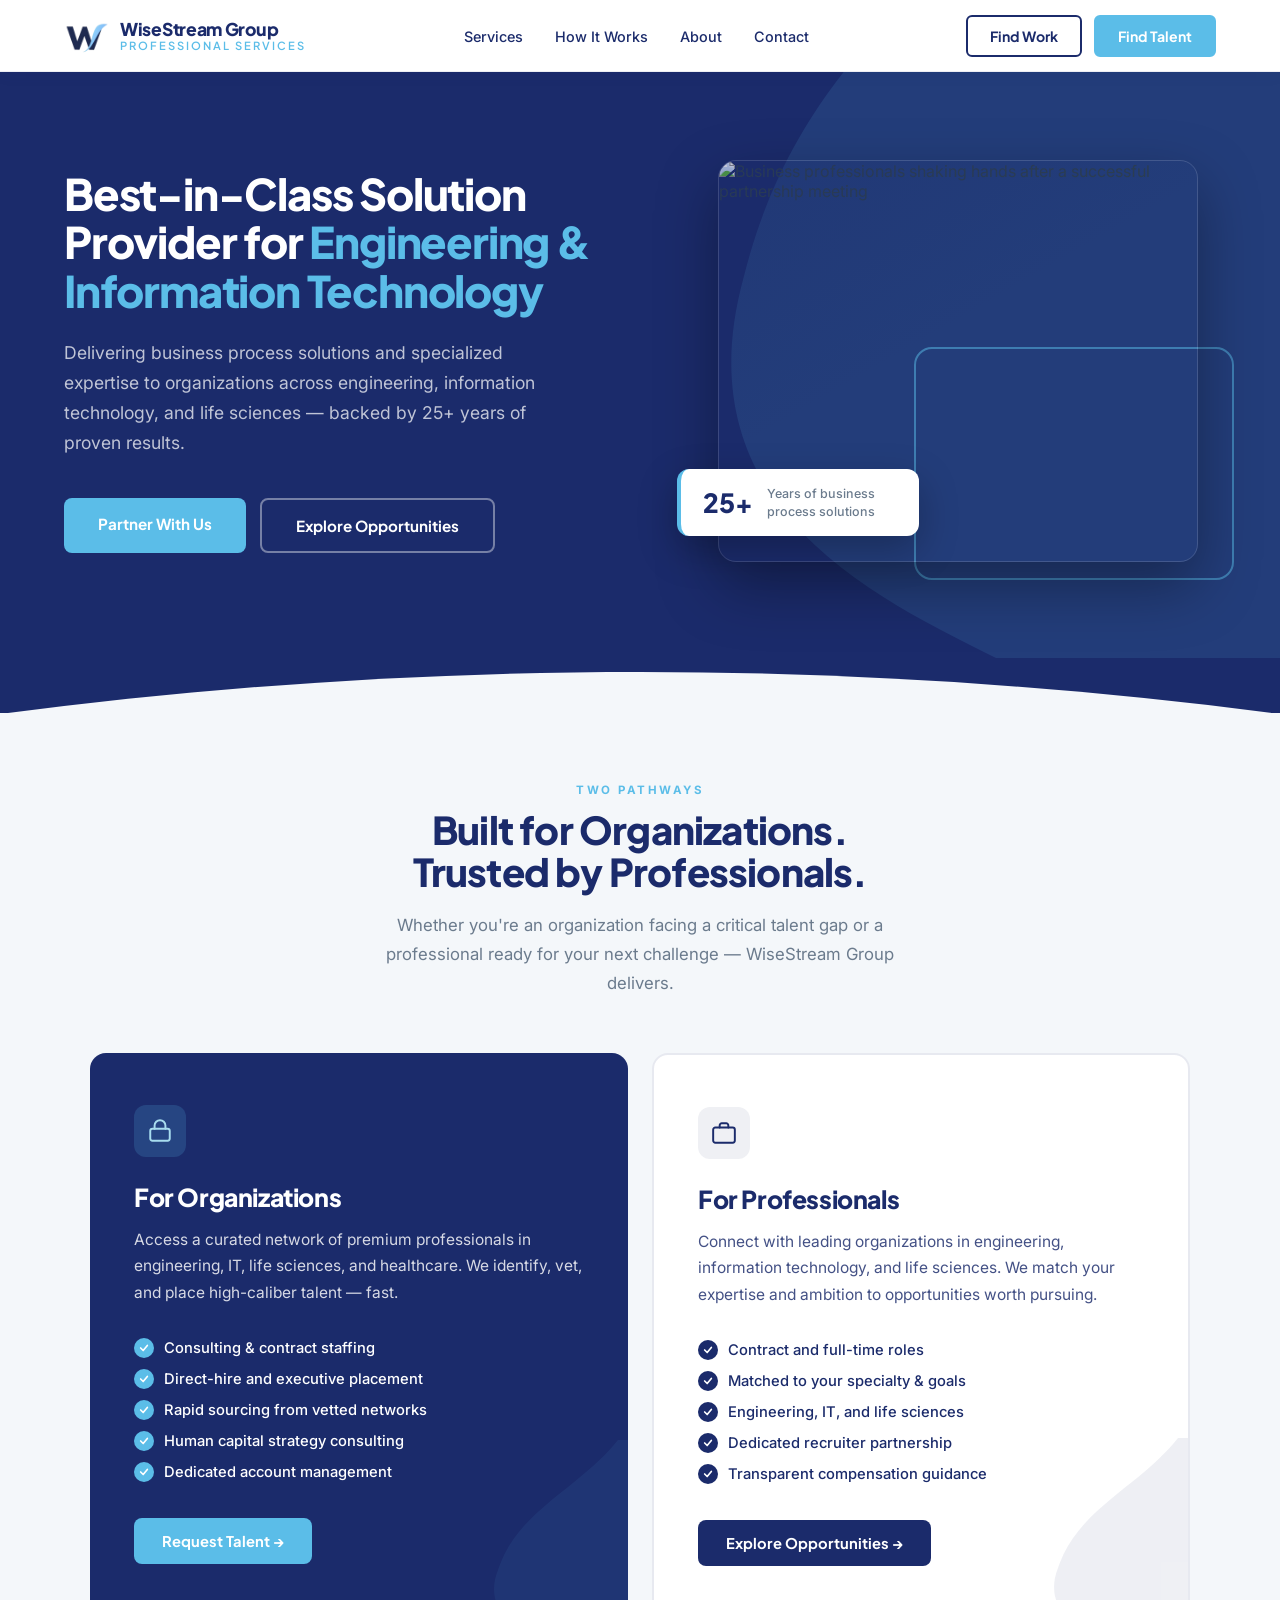
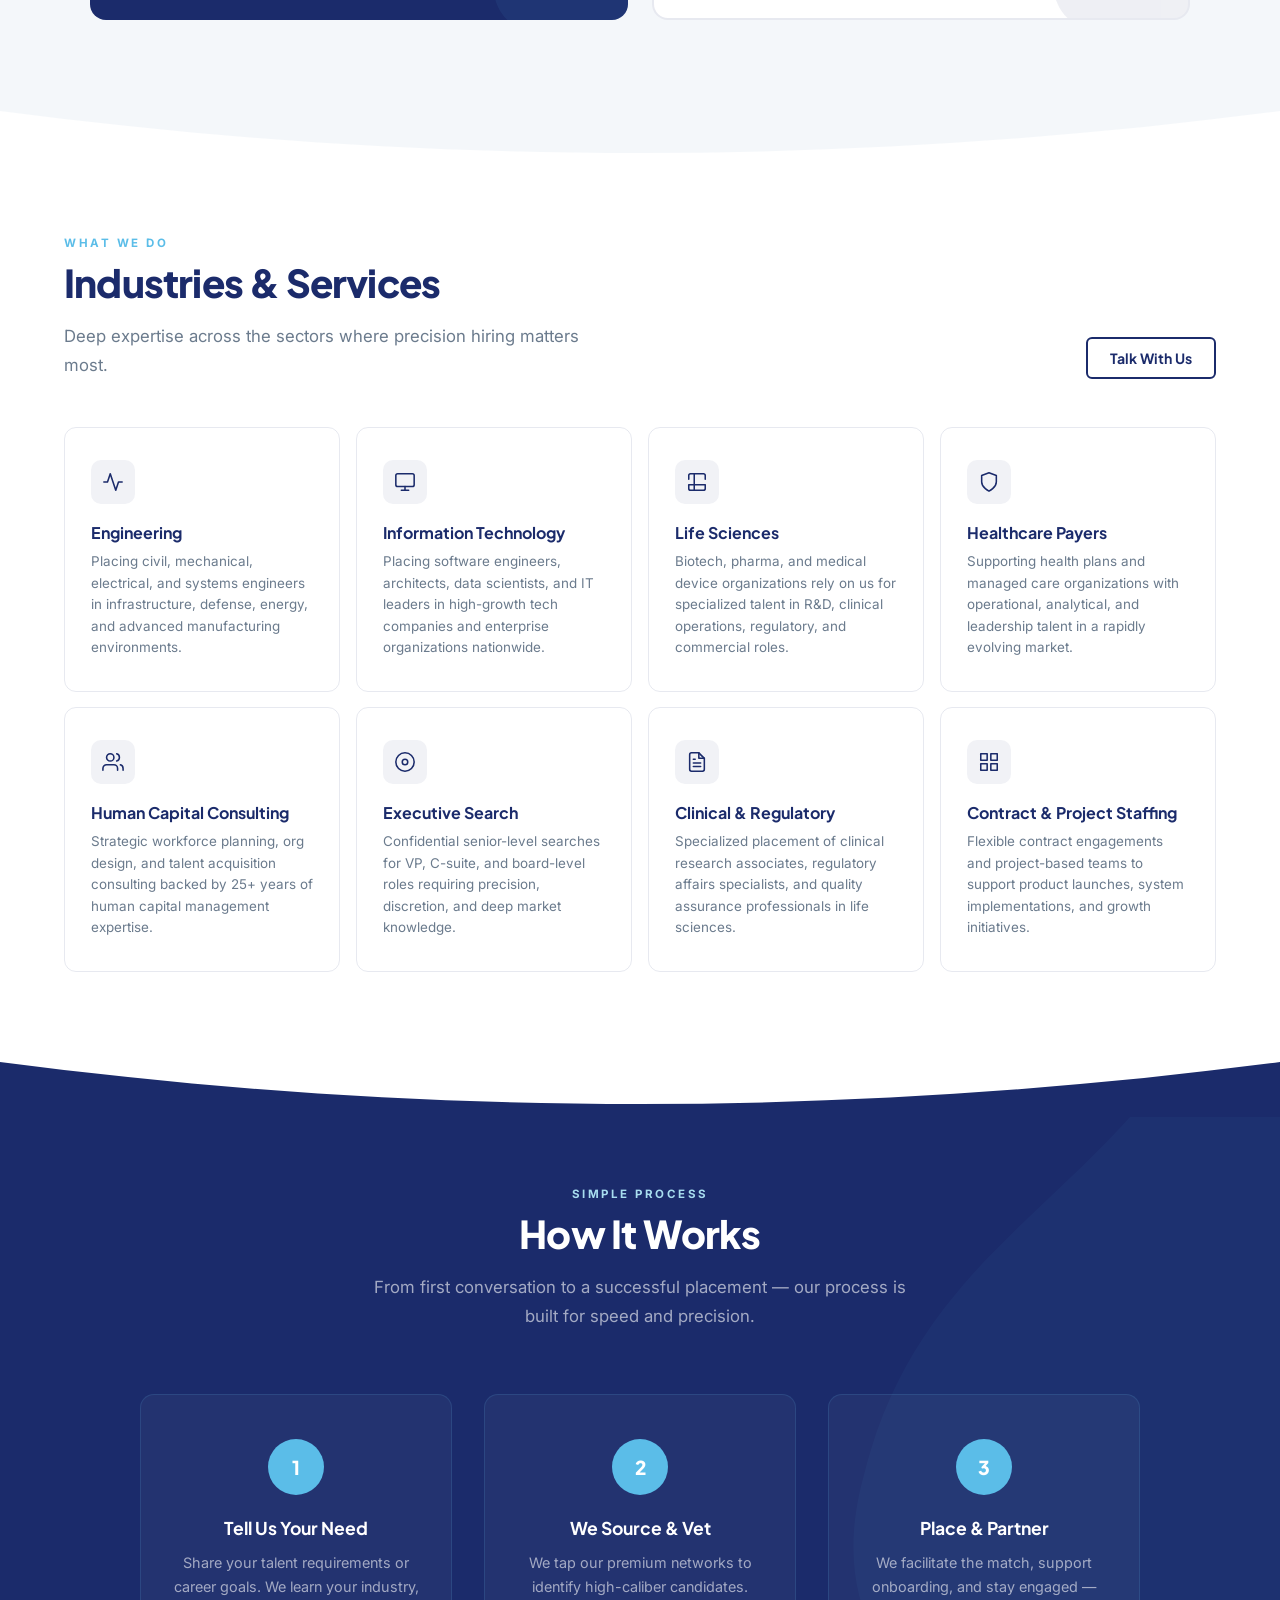
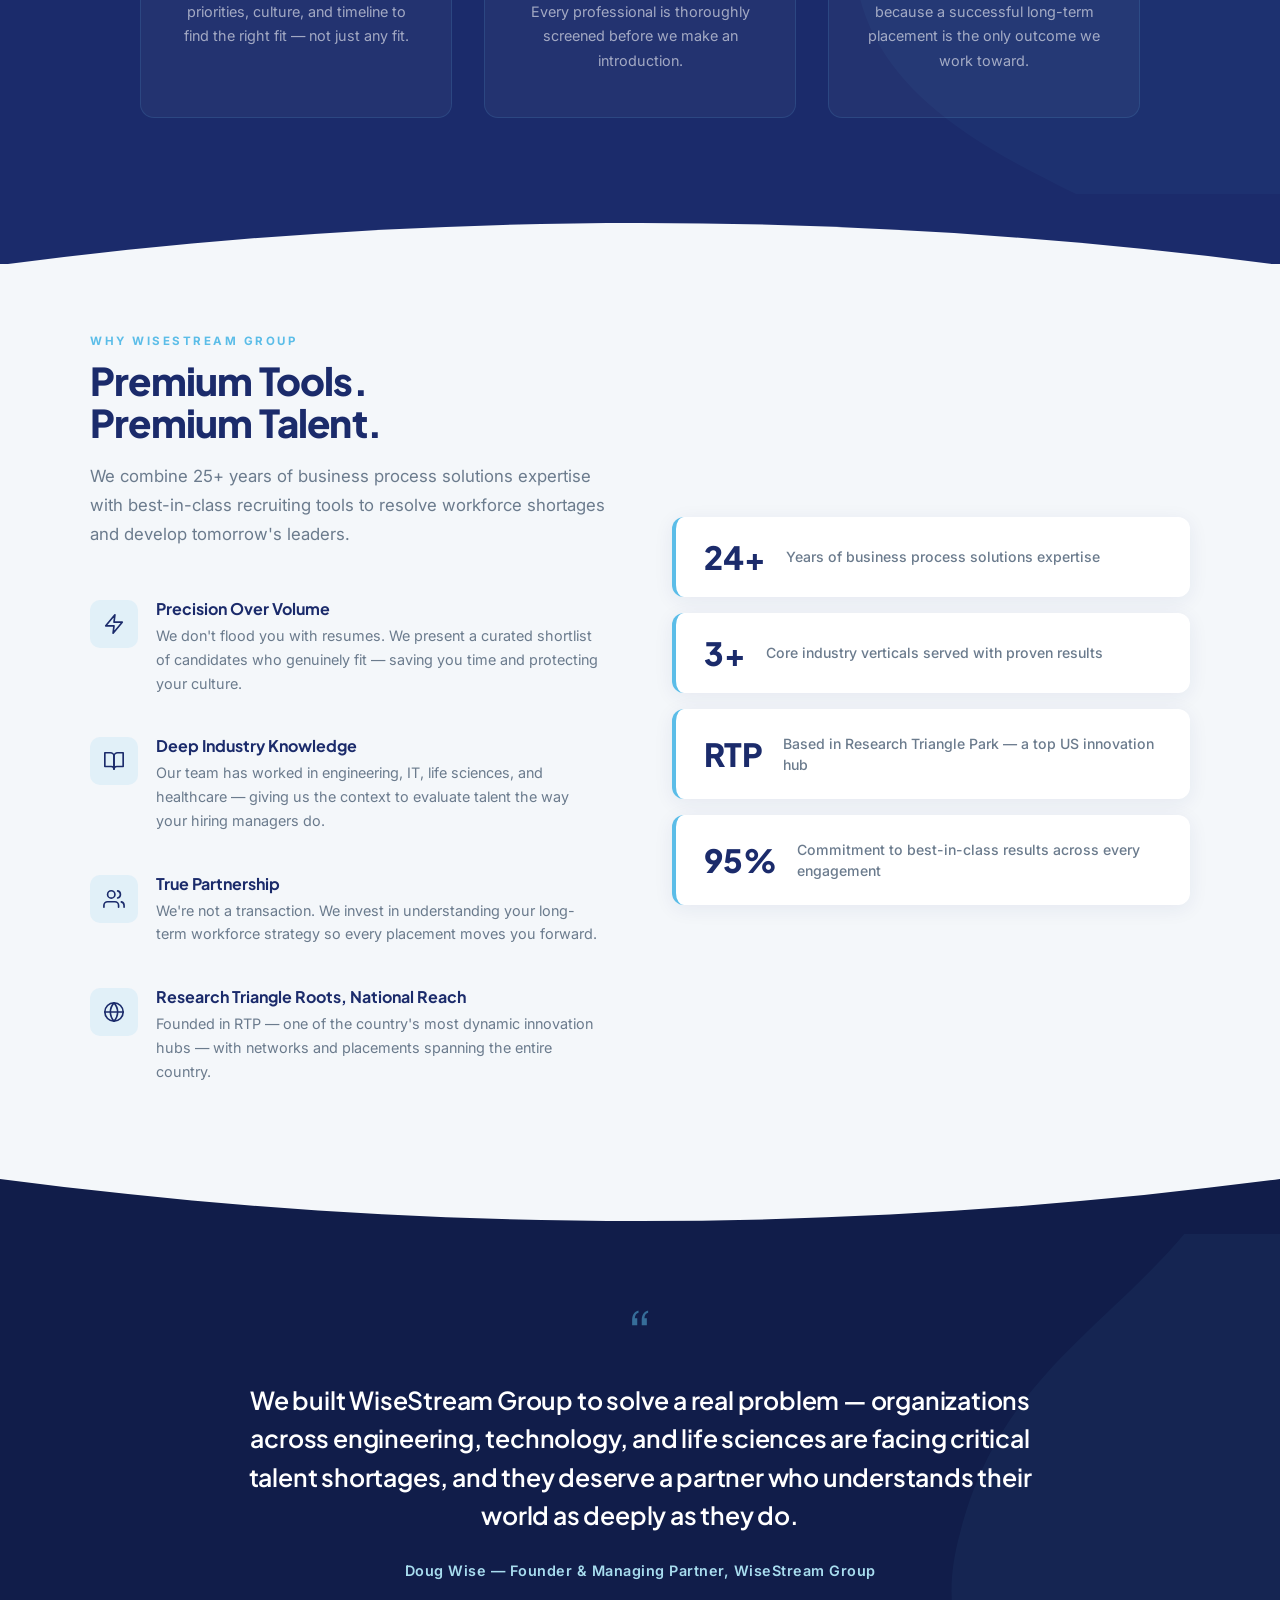
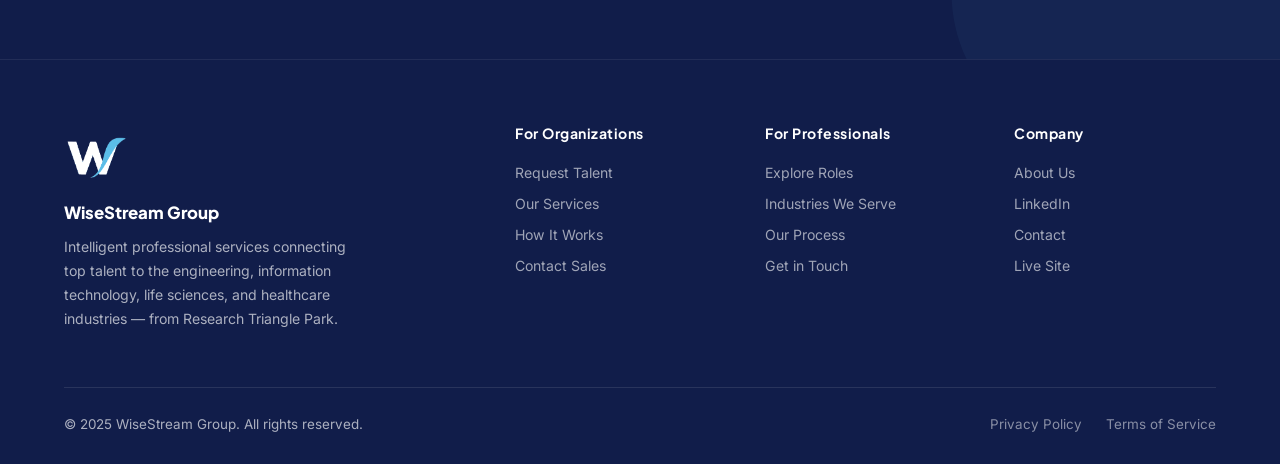
==== index.html @ a09acda1 "Add files via upload" ====
<!DOCTYPE html>
<html lang="en">
<head>
  <meta charset="UTF-8" />
  <meta name="viewport" content="width=device-width, initial-scale=1.0" />
  <title>WiseStream Group — Intelligent Professional Services</title>
  <link rel="icon" type="image/png" href="logo.png" />
  <link rel="preconnect" href="https://fonts.googleapis.com" />
  <link rel="preconnect" href="https://fonts.gstatic.com" crossorigin />
  <link href="https://fonts.googleapis.com/css2?family=Plus+Jakarta+Sans:wght@400;500;600;700;800&family=Inter:wght@400;500;600&display=swap" rel="stylesheet" />
  <style>
    *, *::before, *::after { box-sizing: border-box; margin: 0; padding: 0; }

    :root {
      --navy:   #1B2B6B;
      --navy-d: #111d4a;
      --sky:    #5BBDE8;
      --sky-l:  #A8DDEF;
      --white:  #FFFFFF;
      --gray:   #F4F7FA;
      --text:   #2C3E50;
      --muted:  #6B7B8D;
    }

    html { scroll-behavior: smooth; }

    body {
      font-family: 'Inter', sans-serif;
      color: var(--text);
      background: var(--white);
      overflow-x: hidden;
    }

    h1, h2, h3, h4, h5 {
      font-family: 'Plus Jakarta Sans', sans-serif;
    }

    /* ── NAV ── */
    nav {
      position: sticky;
      top: 0;
      z-index: 100;
      background: var(--white);
      border-bottom: 1px solid rgba(27,43,107,0.08);
      padding: 0 5%;
      display: flex;
      align-items: center;
      justify-content: space-between;
      height: 72px;
      box-shadow: 0 2px 16px rgba(27,43,107,0.06);
    }

    .nav-logo {
      display: flex;
      align-items: center;
      gap: 12px;
      text-decoration: none;
    }

    .nav-logo img {
      height: 44px;
      width: auto;
    }

    .nav-logo-text {
      display: flex;
      flex-direction: column;
      line-height: 1.1;
    }

    .nav-logo-text span:first-child {
      font-family: 'Plus Jakarta Sans', sans-serif;
      font-weight: 800;
      font-size: 1.1rem;
      color: var(--navy);
      letter-spacing: -0.3px;
    }

    .nav-logo-text span:last-child {
      font-family: 'Plus Jakarta Sans', sans-serif;
      font-weight: 600;
      font-size: 0.7rem;
      color: var(--sky);
      letter-spacing: 2px;
      text-transform: uppercase;
    }

    .nav-links {
      display: flex;
      align-items: center;
      gap: 32px;
      list-style: none;
    }

    .nav-links a {
      text-decoration: none;
      color: var(--navy);
      font-size: 0.9rem;
      font-weight: 500;
      transition: color 0.2s;
    }

    .nav-links a:hover { color: var(--sky); }

    .nav-ctas { display: flex; gap: 12px; }

    .btn-outline {
      padding: 10px 22px;
      border: 2px solid var(--navy);
      color: var(--navy);
      background: transparent;
      border-radius: 6px;
      font-family: 'Plus Jakarta Sans', sans-serif;
      font-weight: 700;
      font-size: 0.88rem;
      cursor: pointer;
      text-decoration: none;
      transition: all 0.2s;
    }

    .btn-outline:hover { background: var(--navy); color: var(--white); }

    .btn-primary {
      padding: 10px 22px;
      background: var(--sky);
      color: var(--white);
      border: 2px solid var(--sky);
      border-radius: 6px;
      font-family: 'Plus Jakarta Sans', sans-serif;
      font-weight: 700;
      font-size: 0.88rem;
      cursor: pointer;
      text-decoration: none;
      transition: all 0.2s;
    }

    .btn-primary:hover { background: var(--navy); border-color: var(--navy); }

    /* ── HERO ── */
    .hero {
      position: relative;
      background: var(--navy);
      padding: 88px 5% 96px;
      overflow: hidden;
    }

    .hero-inner {
      position: relative;
      z-index: 2;
      max-width: 1280px;
      margin: 0 auto;
      display: grid;
      grid-template-columns: 1.05fr 0.95fr;
      gap: 64px;
      align-items: center;
    }

    .hero-content { max-width: 640px; }

    @keyframes pulse {
      0%, 100% { opacity: 1; transform: scale(1); }
      50% { opacity: 0.4; transform: scale(1.4); }
    }

    .hero h1 {
      font-size: clamp(2.05rem, 3.4vw, 3.05rem);
      font-weight: 800;
      color: var(--white);
      line-height: 1.12;
      letter-spacing: -1.2px;
      margin-bottom: 22px;
    }

    /* ── HERO VISUAL ── */
    .hero-visual {
      position: relative;
      display: flex;
      justify-content: center;
    }

    .hero-image-frame {
      position: relative;
      width: 100%;
      max-width: 480px;
      border-radius: 18px;
      overflow: hidden;
      border: 1px solid rgba(255,255,255,0.14);
      box-shadow: 0 24px 60px rgba(0,0,0,0.34);
      transition: transform 0.45s cubic-bezier(0.4, 1, 0.65, 1),
                  box-shadow 0.45s ease;
    }

    .hero-image-frame::before {
      content: '';
      position: absolute;
      inset: 0;
      background: linear-gradient(150deg, rgba(27,43,107,0.28) 0%, rgba(27,43,107,0) 45%);
      z-index: 2;
      pointer-events: none;
    }

    .hero-image-frame img {
      display: block;
      width: 100%;
      aspect-ratio: 4 / 3.35;
      object-fit: cover;
      transition: transform 0.65s cubic-bezier(0.4, 1, 0.65, 1);
    }

    .hero-visual:hover .hero-image-frame {
      transform: translateY(-6px);
      box-shadow: 0 32px 72px rgba(0,0,0,0.42);
    }

    .hero-visual:hover .hero-image-frame img { transform: scale(1.045); }

    /* accent frame offset behind the photo */
    .hero-image-accent {
      position: absolute;
      right: -18px;
      bottom: -18px;
      width: 62%;
      height: 58%;
      border: 2px solid var(--sky);
      border-radius: 18px;
      opacity: 0.5;
      z-index: -1;
      transition: transform 0.45s ease;
      pointer-events: none;
    }

    .hero-visual:hover .hero-image-accent { transform: translate(6px, 6px); }

    /* floating credential card */
    .hero-badge {
      position: absolute;
      left: -22px;
      bottom: 26px;
      z-index: 3;
      background: var(--white);
      border-radius: 12px;
      padding: 16px 22px;
      box-shadow: 0 14px 38px rgba(0,0,0,0.26);
      border-left: 4px solid var(--sky);
      display: flex;
      align-items: center;
      gap: 14px;
      transition: transform 0.45s cubic-bezier(0.4, 1, 0.65, 1);
    }

    .hero-visual:hover .hero-badge { transform: translateY(-4px); }

    .hero-badge-num {
      font-family: 'Plus Jakarta Sans', sans-serif;
      font-size: 1.65rem;
      font-weight: 800;
      color: var(--navy);
      line-height: 1;
      white-space: nowrap;
    }

    .hero-badge-label {
      font-size: 0.78rem;
      color: var(--muted);
      font-weight: 500;
      line-height: 1.4;
      max-width: 130px;
    }

    .hero h1 .accent { color: var(--sky); }

    .hero-sub {
      color: rgba(255,255,255,0.72);
      font-size: 1.1rem;
      line-height: 1.7;
      margin-bottom: 40px;
      max-width: 500px;
    }

    .hero-actions { display: flex; gap: 14px; flex-wrap: wrap; }

    .btn-hero-primary {
      padding: 16px 34px;
      background: var(--sky);
      color: var(--white);
      border: none;
      border-radius: 8px;
      font-family: 'Plus Jakarta Sans', sans-serif;
      font-weight: 700;
      font-size: 0.95rem;
      cursor: pointer;
      text-decoration: none;
      transition: all 0.2s;
    }

    .btn-hero-primary:hover { background: #47a8d4; transform: translateY(-1px); }

    .btn-hero-outline {
      padding: 16px 34px;
      background: transparent;
      color: var(--white);
      border: 2px solid rgba(255,255,255,0.4);
      border-radius: 8px;
      font-family: 'Plus Jakarta Sans', sans-serif;
      font-weight: 700;
      font-size: 0.95rem;
      cursor: pointer;
      text-decoration: none;
      transition: all 0.2s;
    }

    .btn-hero-outline:hover { border-color: var(--white); background: rgba(255,255,255,0.08); }

    .hero-wave {
      position: absolute;
      right: -40px;
      bottom: -2px;
      width: 60%;
      opacity: 0.12;
      pointer-events: none;
    }

    /* ── WAVE DIVIDER ── */
    .wave-divider {
      display: block;
      width: 100%;
      overflow: hidden;
      line-height: 0;
      margin-bottom: -1px;
    }

    .wave-divider svg { display: block; }

    /* ── SECTION SHARED ── */
    section { padding: 90px 5%; }

    .section-label {
      font-size: 0.72rem;
      font-weight: 700;
      letter-spacing: 2.5px;
      text-transform: uppercase;
      color: var(--sky);
      margin-bottom: 12px;
    }

    .section-title {
      font-size: clamp(1.9rem, 3vw, 2.7rem);
      font-weight: 800;
      color: var(--navy);
      letter-spacing: -0.8px;
      line-height: 1.1;
      margin-bottom: 18px;
    }

    .section-sub {
      font-size: 1.05rem;
      color: var(--muted);
      line-height: 1.7;
      max-width: 560px;
    }

    /* ── DUAL PATH ── */
    .dual-path {
      background: var(--gray);
      padding: 90px 5%;
    }

    .dual-path-header {
      text-align: center;
      margin-bottom: 56px;
    }

    .dual-path-header .section-sub { margin: 0 auto; }

    .dual-grid {
      display: grid;
      grid-template-columns: 1fr 1fr;
      gap: 24px;
      max-width: 1100px;
      margin: 0 auto;
    }

    .path-card {
      border-radius: 16px;
      padding: 52px 44px;
      position: relative;
      overflow: hidden;
    }

    .path-card-client {
      background: var(--navy);
      color: var(--white);
    }

    .path-card-talent {
      background: var(--white);
      color: var(--navy);
      border: 2px solid rgba(27,43,107,0.1);
    }

    .path-card-wave {
      position: absolute;
      bottom: -20px;
      right: -30px;
      width: 200px;
      opacity: 0.07;
      pointer-events: none;
    }

    .path-icon-wrap {
      width: 52px;
      height: 52px;
      border-radius: 12px;
      display: flex;
      align-items: center;
      justify-content: center;
      margin-bottom: 24px;
    }

    .path-card-client .path-icon-wrap { background: rgba(91,189,232,0.18); }
    .path-card-talent .path-icon-wrap { background: rgba(27,43,107,0.07); }

    .path-card-client .path-icon-wrap svg { stroke: var(--sky-l); }
    .path-card-talent .path-icon-wrap svg { stroke: var(--navy); }

    .path-card h3 {
      font-size: 1.55rem;
      font-weight: 800;
      margin-bottom: 14px;
      letter-spacing: -0.4px;
    }

    .path-card p {
      font-size: 0.97rem;
      line-height: 1.7;
      opacity: 0.82;
      margin-bottom: 32px;
    }

    .path-list {
      list-style: none;
      margin-bottom: 36px;
    }

    .path-list li {
      display: flex;
      align-items: center;
      gap: 10px;
      font-size: 0.92rem;
      margin-bottom: 11px;
      font-weight: 500;
    }

    .path-list li::before {
      content: '';
      width: 20px;
      height: 20px;
      border-radius: 50%;
      flex-shrink: 0;
      background-repeat: no-repeat;
      background-position: center;
      background-size: 10px;
    }

    .path-card-client .path-list li::before {
      background-color: var(--sky);
      background-image: url("data:image/svg+xml,%3Csvg xmlns='http://www.w3.org/2000/svg' viewBox='0 0 12 12' fill='none' stroke='white' stroke-width='2' stroke-linecap='round' stroke-linejoin='round'%3E%3Cpolyline points='2,6 5,9 10,3'/%3E%3C/svg%3E");
    }

    .path-card-talent .path-list li::before {
      background-color: var(--navy);
      background-image: url("data:image/svg+xml,%3Csvg xmlns='http://www.w3.org/2000/svg' viewBox='0 0 12 12' fill='none' stroke='white' stroke-width='2' stroke-linecap='round' stroke-linejoin='round'%3E%3Cpolyline points='2,6 5,9 10,3'/%3E%3C/svg%3E");
    }

    .btn-path-client {
      display: inline-block;
      padding: 14px 28px;
      background: var(--sky);
      color: var(--white);
      border-radius: 8px;
      font-family: 'Plus Jakarta Sans', sans-serif;
      font-weight: 700;
      font-size: 0.92rem;
      text-decoration: none;
      transition: all 0.2s;
    }

    .btn-path-client:hover { background: #47a8d4; }

    .btn-path-talent {
      display: inline-block;
      padding: 14px 28px;
      background: var(--navy);
      color: var(--white);
      border-radius: 8px;
      font-family: 'Plus Jakarta Sans', sans-serif;
      font-weight: 700;
      font-size: 0.92rem;
      text-decoration: none;
      transition: all 0.2s;
    }

    .btn-path-talent:hover { background: var(--navy-d); }

    /* ── INDUSTRIES ── */
    .industries { background: var(--white); }

    .ind-header {
      display: flex;
      justify-content: space-between;
      align-items: flex-end;
      margin-bottom: 48px;
      flex-wrap: wrap;
      gap: 20px;
    }

    .ind-grid {
      display: grid;
      grid-template-columns: repeat(4, 1fr);
      gap: 16px;
    }

    .ind-card {
      border: 1.5px solid rgba(27,43,107,0.1);
      border-radius: 12px;
      padding: 32px 26px;
      transition: all 0.25s;
      position: relative;
      overflow: hidden;
    }

    .ind-card::after {
      content: '';
      position: absolute;
      bottom: 0;
      left: 0;
      width: 0;
      height: 3px;
      background: var(--sky);
      transition: width 0.3s ease;
    }

    .ind-card:hover {
      border-color: rgba(91,189,232,0.5);
      box-shadow: 0 8px 32px rgba(91,189,232,0.12);
      transform: translateY(-3px);
    }

    .ind-card:hover::after { width: 100%; }

    .ind-icon {
      width: 44px;
      height: 44px;
      border-radius: 10px;
      background: rgba(27,43,107,0.06);
      display: flex;
      align-items: center;
      justify-content: center;
      margin-bottom: 18px;
    }

    .ind-icon svg {
      stroke: var(--navy);
      width: 22px;
      height: 22px;
    }

    .ind-card h4 {
      font-size: 1rem;
      font-weight: 700;
      color: var(--navy);
      margin-bottom: 8px;
    }

    .ind-card p {
      font-size: 0.84rem;
      color: var(--muted);
      line-height: 1.6;
    }

    /* ── HOW IT WORKS ── */
    .how {
      background: var(--navy);
      position: relative;
      overflow: hidden;
      padding-top: 90px;
      padding-bottom: 90px;
    }

    .how-bg-wave {
      position: absolute;
      right: -5%;
      top: -10%;
      width: 50%;
      opacity: 0.04;
      pointer-events: none;
    }

    .how-header {
      text-align: center;
      margin-bottom: 64px;
    }

    .how-header .section-label { color: var(--sky-l); }
    .how-header .section-title { color: var(--white); }
    .how-header .section-sub { color: rgba(255,255,255,0.6); margin: 0 auto; }

    .how-grid {
      display: grid;
      grid-template-columns: repeat(3, 1fr);
      gap: 32px;
      max-width: 1000px;
      margin: 0 auto;
      position: relative;
      z-index: 2;
    }

    .how-step {
      text-align: center;
      padding: 44px 32px;
      background: rgba(255,255,255,0.04);
      border: 1px solid rgba(91,189,232,0.14);
      border-radius: 14px;
    }

    .how-num {
      width: 56px;
      height: 56px;
      border-radius: 50%;
      background: var(--sky);
      color: var(--white);
      font-family: 'Plus Jakarta Sans', sans-serif;
      font-weight: 800;
      font-size: 1.2rem;
      display: flex;
      align-items: center;
      justify-content: center;
      margin: 0 auto 22px;
    }

    .how-step h4 {
      font-size: 1.1rem;
      font-weight: 700;
      color: var(--white);
      margin-bottom: 12px;
    }

    .how-step p {
      font-size: 0.9rem;
      color: rgba(255,255,255,0.58);
      line-height: 1.7;
    }

    /* ── WHY US ── */
    .why { background: var(--gray); }

    .why-grid {
      display: grid;
      grid-template-columns: 1fr 1fr;
      gap: 64px;
      align-items: center;
      max-width: 1100px;
      margin: 0 auto;
    }

    .why-list {
      list-style: none;
      display: flex;
      flex-direction: column;
      gap: 28px;
    }

    .why-item {
      display: flex;
      gap: 18px;
      align-items: flex-start;
    }

    .why-icon {
      width: 48px;
      height: 48px;
      border-radius: 10px;
      background: rgba(91,189,232,0.12);
      display: flex;
      align-items: center;
      justify-content: center;
      flex-shrink: 0;
      margin-top: 2px;
    }

    .why-icon svg {
      stroke: var(--navy);
      width: 22px;
      height: 22px;
    }

    .why-item h4 {
      font-size: 1rem;
      font-weight: 700;
      color: var(--navy);
      margin-bottom: 5px;
    }

    .why-item p {
      font-size: 0.9rem;
      color: var(--muted);
      line-height: 1.65;
    }

    .why-visual { position: relative; }

    .why-card-stack {
      display: flex;
      flex-direction: column;
      gap: 16px;
    }

    .why-mini-card {
      background: var(--white);
      border-radius: 12px;
      padding: 24px 28px;
      display: flex;
      align-items: center;
      gap: 20px;
      box-shadow: 0 4px 20px rgba(27,43,107,0.07);
      border-left: 4px solid var(--sky);
    }

    .why-mini-card-num {
      font-family: 'Plus Jakarta Sans', sans-serif;
      font-size: 2rem;
      font-weight: 800;
      color: var(--navy);
      line-height: 1;
      white-space: nowrap;
    }

    .why-mini-card-label {
      font-size: 0.88rem;
      color: var(--muted);
      font-weight: 500;
      line-height: 1.5;
    }

    /* ── FOUNDER QUOTE ── */
    .quote-band {
      background: var(--navy-d);
      padding: 80px 5%;
      text-align: center;
      position: relative;
      overflow: hidden;
    }

    .quote-band-wave {
      position: absolute;
      right: -5%;
      top: -10%;
      width: 40%;
      opacity: 0.05;
      pointer-events: none;
    }

    .quote-mark {
      font-family: 'Plus Jakarta Sans', sans-serif;
      font-size: 4rem;
      color: var(--sky);
      line-height: 0.6;
      margin-bottom: 28px;
      display: block;
      opacity: 0.5;
    }

    .quote-band blockquote {
      font-family: 'Plus Jakarta Sans', sans-serif;
      font-size: clamp(1.15rem, 2vw, 1.55rem);
      font-weight: 600;
      color: var(--white);
      line-height: 1.55;
      max-width: 820px;
      margin: 0 auto 28px;
      letter-spacing: -0.2px;
      position: relative;
      z-index: 2;
    }

    .quote-attr {
      font-size: 0.9rem;
      color: var(--sky-l);
      font-weight: 600;
      letter-spacing: 0.5px;
      position: relative;
      z-index: 2;
    }

    /* ── CTA BANNER ── */
    .cta-banner {
      background: var(--sky);
      padding: 80px 5%;
      text-align: center;
      position: relative;
      overflow: hidden;
    }

    .cta-banner-wave {
      position: absolute;
      left: -5%;
      top: -30%;
      width: 40%;
      opacity: 0.1;
      pointer-events: none;
    }

    .cta-banner h2 {
      font-size: clamp(1.8rem, 3vw, 2.6rem);
      font-weight: 800;
      color: var(--white);
      letter-spacing: -0.8px;
      margin-bottom: 14px;
      position: relative;
      z-index: 2;
    }

    .cta-banner p {
      color: rgba(255,255,255,0.88);
      font-size: 1.05rem;
      margin-bottom: 36px;
      position: relative;
      z-index: 2;
    }

    .cta-banner-btns {
      display: flex;
      gap: 14px;
      justify-content: center;
      flex-wrap: wrap;
      position: relative;
      z-index: 2;
    }

    .btn-white {
      padding: 15px 34px;
      background: var(--white);
      color: var(--navy);
      border: none;
      border-radius: 8px;
      font-family: 'Plus Jakarta Sans', sans-serif;
      font-weight: 700;
      font-size: 0.95rem;
      cursor: pointer;
      text-decoration: none;
      transition: all 0.2s;
    }

    .btn-white:hover { background: var(--navy); color: var(--white); }

    .btn-white-outline {
      padding: 15px 34px;
      background: transparent;
      color: var(--white);
      border: 2px solid rgba(255,255,255,0.6);
      border-radius: 8px;
      font-family: 'Plus Jakarta Sans', sans-serif;
      font-weight: 700;
      font-size: 0.95rem;
      cursor: pointer;
      text-decoration: none;
      transition: all 0.2s;
    }

    .btn-white-outline:hover { border-color: var(--white); background: rgba(255,255,255,0.1); }

    /* ── FOOTER ── */
    footer {
      background: var(--navy-d);
      color: rgba(255,255,255,0.65);
      padding: 64px 5% 32px;
      border-top: 1px solid rgba(255,255,255,0.07);
    }

    .footer-grid {
      display: grid;
      grid-template-columns: 2fr 1fr 1fr 1fr;
      gap: 48px;
      margin-bottom: 56px;
    }

    .footer-brand-logo {
      display: block;
      margin-bottom: 16px;
    }

    .footer-brand-logo img {
      height: 62px;
      width: auto;
      display: block;
    }

    .footer-brand-name {
      font-family: 'Plus Jakarta Sans', sans-serif;
      font-weight: 800;
      color: var(--white);
      font-size: 1.05rem;
      margin-bottom: 12px;
    }

    .footer-brand p {
      font-size: 0.88rem;
      line-height: 1.7;
      max-width: 300px;
    }

    .footer-col h5 {
      font-family: 'Plus Jakarta Sans', sans-serif;
      font-weight: 700;
      color: var(--white);
      font-size: 0.88rem;
      letter-spacing: 0.5px;
      margin-bottom: 20px;
    }

    .footer-col ul {
      list-style: none;
      display: flex;
      flex-direction: column;
      gap: 11px;
    }

    .footer-col ul a {
      color: rgba(255,255,255,0.6);
      text-decoration: none;
      font-size: 0.88rem;
      transition: color 0.2s;
    }

    .footer-col ul a:hover { color: var(--sky); }

    .footer-bottom {
      border-top: 1px solid rgba(255,255,255,0.1);
      padding-top: 28px;
      display: flex;
      justify-content: space-between;
      align-items: center;
      flex-wrap: wrap;
      gap: 12px;
      font-size: 0.84rem;
    }

    .footer-bottom a {
      color: rgba(255,255,255,0.5);
      text-decoration: none;
      transition: color 0.2s;
    }

    .footer-bottom a:hover { color: var(--sky); }

    /* ── MOTION & INTERACTION ── */

    /* scroll reveal — hidden state only applies once JS confirms it can drive it,
       so the page still renders fully if JS is blocked or fails */
    .js-reveal .reveal {
      opacity: 0;
      transform: translateY(26px);
      transition: opacity 0.75s cubic-bezier(0.4, 1, 0.65, 1),
                  transform 0.75s cubic-bezier(0.4, 1, 0.65, 1);
      will-change: opacity, transform;
    }

    .js-reveal .reveal.is-visible {
      opacity: 1;
      transform: translateY(0);
    }

    /* nav condenses on scroll */
    nav {
      transition: height 0.3s ease, box-shadow 0.3s ease;
    }

    nav.is-scrolled {
      height: 62px;
      box-shadow: 0 4px 26px rgba(27,43,107,0.13);
    }

    nav.is-scrolled .nav-logo img { height: 38px; }

    .nav-logo img { transition: height 0.3s ease; }

    /* animated nav link underline */
    .nav-links a {
      position: relative;
      padding-bottom: 4px;
    }

    .nav-links a::after {
      content: '';
      position: absolute;
      left: 0;
      bottom: 0;
      width: 0;
      height: 2px;
      background: var(--sky);
      border-radius: 2px;
      transition: width 0.28s cubic-bezier(0.4, 1, 0.65, 1);
    }

    .nav-links a:hover::after { width: 100%; }

    /* hero badge gentle float */
    .hero-badge { animation: float 5.5s ease-in-out infinite; }

    @keyframes float {
      0%, 100% { transform: translateY(0); }
      50%      { transform: translateY(-9px); }
    }

    .hero-visual:hover .hero-badge { animation-play-state: paused; }

    /* hero wave slow drift */
    .hero-wave { animation: drift 16s ease-in-out infinite; }

    @keyframes drift {
      0%, 100% { transform: translate(0, 0) scale(1); }
      50%      { transform: translate(-16px, -10px) scale(1.03); }
    }

    /* industry card icon reacts on hover */
    .ind-icon {
      transition: background 0.28s ease, transform 0.28s cubic-bezier(0.4, 1, 0.65, 1);
    }

    .ind-icon svg { transition: stroke 0.28s ease; }

    .ind-card:hover .ind-icon {
      background: var(--sky);
      transform: translateY(-2px) scale(1.06);
    }

    .ind-card:hover .ind-icon svg { stroke: var(--white); }

    .ind-card h4 { transition: color 0.25s ease; }
    .ind-card:hover h4 { color: var(--sky); }

    /* why-us row hover */
    .why-item {
      padding: 6px 10px 6px 0;
      border-radius: 10px;
      transition: transform 0.3s cubic-bezier(0.4, 1, 0.65, 1);
    }

    .why-item:hover { transform: translateX(6px); }

    .why-icon {
      transition: background 0.28s ease, transform 0.3s cubic-bezier(0.4, 1, 0.65, 1);
    }

    .why-item:hover .why-icon {
      background: var(--sky);
      transform: rotate(-6deg) scale(1.06);
    }

    .why-item:hover .why-icon svg { stroke: var(--white); }
    .why-icon svg { transition: stroke 0.28s ease; }

    /* stat cards lift */
    .why-mini-card {
      transition: transform 0.32s cubic-bezier(0.4, 1, 0.65, 1),
                  box-shadow 0.32s ease,
                  border-left-color 0.32s ease;
    }

    .why-mini-card:hover {
      transform: translateY(-4px);
      box-shadow: 0 12px 34px rgba(27,43,107,0.14);
      border-left-color: var(--navy);
    }

    /* how-it-works steps */
    .how-step {
      transition: transform 0.34s cubic-bezier(0.4, 1, 0.65, 1),
                  background 0.34s ease,
                  border-color 0.34s ease;
    }

    .how-step:hover {
      transform: translateY(-6px);
      background: rgba(255,255,255,0.07);
      border-color: rgba(91,189,232,0.4);
    }

    .how-num { transition: transform 0.34s cubic-bezier(0.4, 1, 0.65, 1); }
    .how-step:hover .how-num { transform: scale(1.1); }

    /* path cards */
    .path-card {
      transition: transform 0.34s cubic-bezier(0.4, 1, 0.65, 1),
                  box-shadow 0.34s ease;
    }

    .path-card:hover {
      transform: translateY(-5px);
      box-shadow: 0 20px 48px rgba(27,43,107,0.16);
    }

    .path-card-wave { transition: transform 0.6s cubic-bezier(0.4, 1, 0.65, 1); }
    .path-card:hover .path-card-wave { transform: translate(-10px, -10px) scale(1.08); }

    /* buttons get a lift */
    .btn-path-client, .btn-path-talent, .btn-outline, .btn-primary {
      transition: transform 0.2s ease, background 0.2s, color 0.2s, border-color 0.2s;
    }

    .btn-path-client:hover, .btn-path-talent:hover { transform: translateY(-2px); }

    /* footer links slide */
    .footer-col ul a {
      display: inline-block;
      transition: color 0.2s ease, transform 0.24s cubic-bezier(0.4, 1, 0.65, 1);
    }

    .footer-col ul a:hover { transform: translateX(4px); }

    /* respect reduced-motion preferences */
    @media (prefers-reduced-motion: reduce) {
      .reveal { opacity: 1; transform: none; transition: none; }
      .hero-badge, .hero-wave { animation: none; }
      *, *::before, *::after {
        animation-duration: 0.001ms !important;
        animation-iteration-count: 1 !important;
        transition-duration: 0.001ms !important;
      }
    }

    /* ── RESPONSIVE ── */
    @media (max-width: 980px) {
      .hero-inner { grid-template-columns: 1fr; gap: 52px; }
      .hero-content { max-width: 100%; }
      .hero-visual { justify-content: flex-start; }
      .hero-image-frame { max-width: 100%; }
      .hero-badge { left: 16px; }
    }

    @media (max-width: 900px) {
      .nav-links { display: none; }
      .dual-grid { grid-template-columns: 1fr; }
      .ind-grid { grid-template-columns: repeat(2, 1fr); }
      .how-grid { grid-template-columns: 1fr; }
      .why-grid { grid-template-columns: 1fr; }
      .footer-grid { grid-template-columns: 1fr 1fr; }
    }

    @media (max-width: 580px) {
      .ind-grid { grid-template-columns: 1fr; }
      .footer-grid { grid-template-columns: 1fr; }
    }
  </style>
</head>
<body>

<!-- NAV -->
<nav>
  <a href="#" class="nav-logo">
    <img src="logo.png" alt="WiseStream Group" onerror="this.style.display='none'" />
    <div class="nav-logo-text">
      <span>WiseStream Group</span>
      <span>Professional Services</span>
    </div>
  </a>

  <ul class="nav-links">
    <li><a href="#services">Services</a></li>
    <li><a href="#how">How It Works</a></li>
    <li><a href="#about">About</a></li>
    <li><a href="#contact">Contact</a></li>
  </ul>

  <div class="nav-ctas">
    <a href="#talent" class="btn-outline">Find Work</a>
    <a href="#clients" class="btn-primary">Find Talent</a>
  </div>
</nav>

<!-- HERO -->
<section class="hero">
  <div class="hero-inner">
    <div class="hero-content">
      <h1>Best-in-Class Solution Provider for <span class="accent">Engineering &amp; Information Technology</span></h1>
      <p class="hero-sub">Delivering business process solutions and specialized expertise to organizations across engineering, information technology, and life sciences — backed by 25+ years of proven results.</p>
      <div class="hero-actions">
        <a href="#clients" class="btn-hero-primary">Partner With Us</a>
        <a href="#talent" class="btn-hero-outline">Explore Opportunities</a>
      </div>
    </div>

    <div class="hero-visual">
      <div class="hero-image-accent"></div>
      <div class="hero-image-frame">
        <img
          src="https://images.unsplash.com/photo-1600880292203-757bb62b4baf?auto=format&fit=crop&w=900&q=80"
          alt="Business professionals shaking hands after a successful partnership meeting"
          loading="eager" />
      </div>
      <div class="hero-badge">
        <div class="hero-badge-num">25+</div>
        <div class="hero-badge-label">Years of business process solutions</div>
      </div>
    </div>
  </div>

  <svg class="hero-wave" viewBox="0 0 600 700" fill="none" xmlns="http://www.w3.org/2000/svg" aria-hidden="true">
    <path d="M450 0 C350 150, 200 200, 150 400 C100 580, 250 650, 350 700 L600 700 L600 0 Z" fill="#5BBDE8"/>
  </svg>
</section>

<!-- WAVE: navy → white -->
<div class="wave-divider" style="background:var(--navy);">
  <svg viewBox="0 0 1440 56" xmlns="http://www.w3.org/2000/svg" preserveAspectRatio="none" style="display:block;width:100%;height:56px;">
    <path d="M0,56 C480,0 960,0 1440,56 L1440,56 L0,56 Z" fill="#F4F7FA"/>
  </svg>
</div>

<!-- DUAL PATH -->
<section class="dual-path" id="clients" style="padding-top:70px;">
  <div class="dual-path-header">
    <p class="section-label">Two Pathways</p>
    <h2 class="section-title">Built for Organizations.<br>Trusted by Professionals.</h2>
    <p class="section-sub">Whether you're an organization facing a critical talent gap or a professional ready for your next challenge — WiseStream Group delivers.</p>
  </div>

  <div class="dual-grid" id="talent">
    <!-- FOR CLIENTS -->
    <div class="path-card path-card-client">
      <div class="path-icon-wrap">
        <svg viewBox="0 0 24 24" fill="none" stroke-width="1.8" stroke-linecap="round" stroke-linejoin="round" width="26" height="26">
          <rect x="3" y="10" width="18" height="11" rx="2"/>
          <path d="M7 10V7a5 5 0 0 1 10 0v3"/>
        </svg>
      </div>
      <h3>For Organizations</h3>
      <p>Access a curated network of premium professionals in engineering, IT, life sciences, and healthcare. We identify, vet, and place high-caliber talent — fast.</p>
      <ul class="path-list">
        <li>Consulting &amp; contract staffing</li>
        <li>Direct-hire and executive placement</li>
        <li>Rapid sourcing from vetted networks</li>
        <li>Human capital strategy consulting</li>
        <li>Dedicated account management</li>
      </ul>
      <a href="#contact" class="btn-path-client">Request Talent &rarr;</a>

      <svg class="path-card-wave" viewBox="0 0 200 200" fill="none" xmlns="http://www.w3.org/2000/svg" aria-hidden="true">
        <path d="M160 0 C120 50, 60 70, 40 130 C20 180, 80 210, 130 200 L200 200 L200 0 Z" fill="#5BBDE8"/>
      </svg>
    </div>

    <!-- FOR TALENT -->
    <div class="path-card path-card-talent">
      <div class="path-icon-wrap">
        <svg viewBox="0 0 24 24" fill="none" stroke-width="1.8" stroke-linecap="round" stroke-linejoin="round" width="26" height="26">
          <rect x="2" y="7" width="20" height="14" rx="2"/>
          <path d="M16 7V5a2 2 0 0 0-2-2h-4a2 2 0 0 0-2 2v2"/>
        </svg>
      </div>
      <h3>For Professionals</h3>
      <p>Connect with leading organizations in engineering, information technology, and life sciences. We match your expertise and ambition to opportunities worth pursuing.</p>
      <ul class="path-list">
        <li>Contract and full-time roles</li>
        <li>Matched to your specialty &amp; goals</li>
        <li>Engineering, IT, and life sciences</li>
        <li>Dedicated recruiter partnership</li>
        <li>Transparent compensation guidance</li>
      </ul>
      <a href="#contact" class="btn-path-talent">Explore Opportunities &rarr;</a>

      <svg class="path-card-wave" viewBox="0 0 200 200" fill="none" xmlns="http://www.w3.org/2000/svg" aria-hidden="true">
        <path d="M160 0 C120 50, 60 70, 40 130 C20 180, 80 210, 130 200 L200 200 L200 0 Z" fill="#1B2B6B"/>
      </svg>
    </div>
  </div>
</section>

<!-- WAVE: gray → white -->
<div class="wave-divider" style="background:var(--gray);">
  <svg viewBox="0 0 1440 56" xmlns="http://www.w3.org/2000/svg" preserveAspectRatio="none" style="display:block;width:100%;height:56px;">
    <path d="M0,0 C480,56 960,56 1440,0 L1440,56 L0,56 Z" fill="white"/>
  </svg>
</div>

<!-- INDUSTRIES & SERVICES -->
<section class="industries" id="services" style="padding-top:70px;">
  <div class="ind-header">
    <div>
      <p class="section-label">What We Do</p>
      <h2 class="section-title">Industries &amp; Services</h2>
      <p class="section-sub">Deep expertise across the sectors where precision hiring matters most.</p>
    </div>
    <a href="#contact" class="btn-outline">Talk With Us</a>
  </div>

  <div class="ind-grid">

    <div class="ind-card">
      <div class="ind-icon">
        <svg viewBox="0 0 24 24" fill="none" stroke-width="1.7" stroke-linecap="round" stroke-linejoin="round">
          <polyline points="22 12 18 12 15 21 9 3 6 12 2 12"/>
        </svg>
      </div>
      <h4>Engineering</h4>
      <p>Placing civil, mechanical, electrical, and systems engineers in infrastructure, defense, energy, and advanced manufacturing environments.</p>
    </div>

    <div class="ind-card">
      <div class="ind-icon">
        <svg viewBox="0 0 24 24" fill="none" stroke-width="1.7" stroke-linecap="round" stroke-linejoin="round">
          <rect x="2" y="3" width="20" height="14" rx="2"/>
          <path d="M8 21h8M12 17v4"/>
        </svg>
      </div>
      <h4>Information Technology</h4>
      <p>Placing software engineers, architects, data scientists, and IT leaders in high-growth tech companies and enterprise organizations nationwide.</p>
    </div>

    <div class="ind-card">
      <div class="ind-icon">
        <svg viewBox="0 0 24 24" fill="none" stroke-width="1.7" stroke-linecap="round" stroke-linejoin="round">
          <path d="M9 3H5a2 2 0 0 0-2 2v4m6-6h10a2 2 0 0 1 2 2v4M9 3v18m0 0h10a2 2 0 0 0 2-2v-4M9 21H5a2 2 0 0 1-2-2v-4m0 0h18"/>
        </svg>
      </div>
      <h4>Life Sciences</h4>
      <p>Biotech, pharma, and medical device organizations rely on us for specialized talent in R&amp;D, clinical operations, regulatory, and commercial roles.</p>
    </div>

    <div class="ind-card">
      <div class="ind-icon">
        <svg viewBox="0 0 24 24" fill="none" stroke-width="1.7" stroke-linecap="round" stroke-linejoin="round">
          <path d="M12 22s8-4 8-10V5l-8-3-8 3v7c0 6 8 10 8 10z"/>
        </svg>
      </div>
      <h4>Healthcare Payers</h4>
      <p>Supporting health plans and managed care organizations with operational, analytical, and leadership talent in a rapidly evolving market.</p>
    </div>

    <div class="ind-card">
      <div class="ind-icon">
        <svg viewBox="0 0 24 24" fill="none" stroke-width="1.7" stroke-linecap="round" stroke-linejoin="round">
          <path d="M17 21v-2a4 4 0 0 0-4-4H5a4 4 0 0 0-4 4v2"/>
          <circle cx="9" cy="7" r="4"/>
          <path d="M23 21v-2a4 4 0 0 0-3-3.87M16 3.13a4 4 0 0 1 0 7.75"/>
        </svg>
      </div>
      <h4>Human Capital Consulting</h4>
      <p>Strategic workforce planning, org design, and talent acquisition consulting backed by 25+ years of human capital management expertise.</p>
    </div>

    <div class="ind-card">
      <div class="ind-icon">
        <svg viewBox="0 0 24 24" fill="none" stroke-width="1.7" stroke-linecap="round" stroke-linejoin="round">
          <circle cx="12" cy="12" r="10"/>
          <circle cx="12" cy="12" r="3"/>
        </svg>
      </div>
      <h4>Executive Search</h4>
      <p>Confidential senior-level searches for VP, C-suite, and board-level roles requiring precision, discretion, and deep market knowledge.</p>
    </div>

    <div class="ind-card">
      <div class="ind-icon">
        <svg viewBox="0 0 24 24" fill="none" stroke-width="1.7" stroke-linecap="round" stroke-linejoin="round">
          <path d="M14 2H6a2 2 0 0 0-2 2v16a2 2 0 0 0 2 2h12a2 2 0 0 0 2-2V8z"/>
          <polyline points="14 2 14 8 20 8"/>
          <line x1="16" y1="13" x2="8" y2="13"/>
          <line x1="16" y1="17" x2="8" y2="17"/>
          <polyline points="10 9 9 9 8 9"/>
        </svg>
      </div>
      <h4>Clinical &amp; Regulatory</h4>
      <p>Specialized placement of clinical research associates, regulatory affairs specialists, and quality assurance professionals in life sciences.</p>
    </div>

    <div class="ind-card">
      <div class="ind-icon">
        <svg viewBox="0 0 24 24" fill="none" stroke-width="1.7" stroke-linecap="round" stroke-linejoin="round">
          <rect x="3" y="3" width="7" height="7"/><rect x="14" y="3" width="7" height="7"/>
          <rect x="14" y="14" width="7" height="7"/>
          <rect x="3" y="14" width="7" height="7"/>
        </svg>
      </div>
      <h4>Contract &amp; Project Staffing</h4>
      <p>Flexible contract engagements and project-based teams to support product launches, system implementations, and growth initiatives.</p>
    </div>

  </div>
</section>

<!-- WAVE: white → navy -->
<div class="wave-divider" style="background:white;">
  <svg viewBox="0 0 1440 56" xmlns="http://www.w3.org/2000/svg" preserveAspectRatio="none" style="display:block;width:100%;height:56px;">
    <path d="M0,0 C480,56 960,56 1440,0 L1440,56 L0,56 Z" fill="#1B2B6B"/>
  </svg>
</div>

<!-- HOW IT WORKS -->
<section class="how" id="how" style="padding-top:70px;">
  <svg class="how-bg-wave" viewBox="0 0 600 700" fill="none" xmlns="http://www.w3.org/2000/svg" aria-hidden="true">
    <path d="M450 0 C350 150, 200 200, 150 400 C100 580, 250 650, 350 700 L600 700 L600 0 Z" fill="#5BBDE8"/>
  </svg>

  <div class="how-header">
    <p class="section-label">Simple Process</p>
    <h2 class="section-title">How It Works</h2>
    <p class="section-sub">From first conversation to a successful placement — our process is built for speed and precision.</p>
  </div>

  <div class="how-grid">
    <div class="how-step">
      <div class="how-num">1</div>
      <h4>Tell Us Your Need</h4>
      <p>Share your talent requirements or career goals. We learn your industry, priorities, culture, and timeline to find the right fit — not just any fit.</p>
    </div>
    <div class="how-step">
      <div class="how-num">2</div>
      <h4>We Source &amp; Vet</h4>
      <p>We tap our premium networks to identify high-caliber candidates. Every professional is thoroughly screened before we make an introduction.</p>
    </div>
    <div class="how-step">
      <div class="how-num">3</div>
      <h4>Place &amp; Partner</h4>
      <p>We facilitate the match, support onboarding, and stay engaged — because a successful long-term placement is the only outcome we work toward.</p>
    </div>
  </div>
</section>

<!-- WAVE: navy → gray -->
<div class="wave-divider" style="background:var(--navy);">
  <svg viewBox="0 0 1440 56" xmlns="http://www.w3.org/2000/svg" preserveAspectRatio="none" style="display:block;width:100%;height:56px;">
    <path d="M0,56 C480,0 960,0 1440,56 L1440,56 L0,56 Z" fill="#F4F7FA"/>
  </svg>
</div>

<!-- WHY WISESTREAM GROUP -->
<section class="why" id="about" style="padding-top:70px;">
  <div class="why-grid">
    <div>
      <p class="section-label">Why WiseStream Group</p>
      <h2 class="section-title">Premium Tools.<br>Premium Talent.</h2>
      <p class="section-sub" style="margin-bottom:44px;">We combine 25+ years of business process solutions expertise with best-in-class recruiting tools to resolve workforce shortages and develop tomorrow's leaders.</p>

      <ul class="why-list">
        <li class="why-item">
          <div class="why-icon">
            <svg viewBox="0 0 24 24" fill="none" stroke-width="1.8" stroke-linecap="round" stroke-linejoin="round">
              <polygon points="13 2 3 14 12 14 11 22 21 10 12 10 13 2"/>
            </svg>
          </div>
          <div>
            <h4>Precision Over Volume</h4>
            <p>We don't flood you with resumes. We present a curated shortlist of candidates who genuinely fit — saving you time and protecting your culture.</p>
          </div>
        </li>
        <li class="why-item">
          <div class="why-icon">
            <svg viewBox="0 0 24 24" fill="none" stroke-width="1.8" stroke-linecap="round" stroke-linejoin="round">
              <path d="M2 3h6a4 4 0 0 1 4 4v14a3 3 0 0 0-3-3H2z"/>
              <path d="M22 3h-6a4 4 0 0 0-4 4v14a3 3 0 0 1 3-3h7z"/>
            </svg>
          </div>
          <div>
            <h4>Deep Industry Knowledge</h4>
            <p>Our team has worked in engineering, IT, life sciences, and healthcare — giving us the context to evaluate talent the way your hiring managers do.</p>
          </div>
        </li>
        <li class="why-item">
          <div class="why-icon">
            <svg viewBox="0 0 24 24" fill="none" stroke-width="1.8" stroke-linecap="round" stroke-linejoin="round">
              <path d="M17 21v-2a4 4 0 0 0-4-4H5a4 4 0 0 0-4 4v2"/>
              <circle cx="9" cy="7" r="4"/>
              <path d="M23 21v-2a4 4 0 0 0-3-3.87M16 3.13a4 4 0 0 1 0 7.75"/>
            </svg>
          </div>
          <div>
            <h4>True Partnership</h4>
            <p>We're not a transaction. We invest in understanding your long-term workforce strategy so every placement moves you forward.</p>
          </div>
        </li>
        <li class="why-item">
          <div class="why-icon">
            <svg viewBox="0 0 24 24" fill="none" stroke-width="1.8" stroke-linecap="round" stroke-linejoin="round">
              <circle cx="12" cy="12" r="10"/>
              <line x1="2" y1="12" x2="22" y2="12"/>
              <path d="M12 2a15.3 15.3 0 0 1 4 10 15.3 15.3 0 0 1-4 10 15.3 15.3 0 0 1-4-10 15.3 15.3 0 0 1 4-10z"/>
            </svg>
          </div>
          <div>
            <h4>Research Triangle Roots, National Reach</h4>
            <p>Founded in RTP — one of the country's most dynamic innovation hubs — with networks and placements spanning the entire country.</p>
          </div>
        </li>
      </ul>
    </div>

    <div class="why-visual">
      <div class="why-card-stack">
        <div class="why-mini-card">
          <div class="why-mini-card-num">25+</div>
          <div class="why-mini-card-label">Years of business process solutions expertise</div>
        </div>
        <div class="why-mini-card">
          <div class="why-mini-card-num">3+</div>
          <div class="why-mini-card-label">Core industry verticals served with proven results</div>
        </div>
        <div class="why-mini-card">
          <div class="why-mini-card-num">RTP</div>
          <div class="why-mini-card-label">Based in Research Triangle Park — a top US innovation hub</div>
        </div>
        <div class="why-mini-card">
          <div class="why-mini-card-num">100%</div>
          <div class="why-mini-card-label">Commitment to best-in-class results across every engagement</div>
        </div>
      </div>
    </div>
  </div>
</section>

<!-- WAVE: gray → dark navy -->
<div class="wave-divider" style="background:var(--gray);">
  <svg viewBox="0 0 1440 56" xmlns="http://www.w3.org/2000/svg" preserveAspectRatio="none" style="display:block;width:100%;height:56px;">
    <path d="M0,0 C480,56 960,56 1440,0 L1440,56 L0,56 Z" fill="#111d4a"/>
  </svg>
</div>

<!-- FOUNDER QUOTE -->
<section class="quote-band">
  <svg class="quote-band-wave" viewBox="0 0 600 700" fill="none" xmlns="http://www.w3.org/2000/svg" aria-hidden="true">
    <path d="M450 0 C350 150, 200 200, 150 400 C100 580, 250 650, 350 700 L600 700 L600 0 Z" fill="#5BBDE8"/>
  </svg>
  <span class="quote-mark">&ldquo;</span>
  <blockquote>
    We built WiseStream Group to solve a real problem — organizations across engineering, technology, and life sciences are facing critical talent shortages, and they deserve a partner who understands their world as deeply as they do.
  </blockquote>
  <p class="quote-attr">Doug Wise &mdash; Founder &amp; Managing Partner, WiseStream Group</p>
</section>

<!-- FOOTER -->
<footer id="contact">
  <div class="footer-grid">
    <div class="footer-brand">
      <span class="footer-brand-logo">
        <img src="logo-light.png" alt="WiseStream Group" onerror="this.parentElement.style.display='none'" />
      </span>
      <div class="footer-brand-name">WiseStream Group</div>
      <p>Intelligent professional services connecting top talent to the engineering, information technology, life sciences, and healthcare industries — from Research Triangle Park.</p>
    </div>

    <div class="footer-col">
      <h5>For Organizations</h5>
      <ul>
        <li><a href="#clients">Request Talent</a></li>
        <li><a href="#services">Our Services</a></li>
        <li><a href="#how">How It Works</a></li>
        <li><a href="#contact">Contact Sales</a></li>
      </ul>
    </div>

    <div class="footer-col">
      <h5>For Professionals</h5>
      <ul>
        <li><a href="#talent">Explore Roles</a></li>
        <li><a href="#services">Industries We Serve</a></li>
        <li><a href="#how">Our Process</a></li>
        <li><a href="#contact">Get in Touch</a></li>
      </ul>
    </div>

    <div class="footer-col">
      <h5>Company</h5>
      <ul>
        <li><a href="#about">About Us</a></li>
        <li><a href="https://www.linkedin.com/company/wisestreamgroup/about/" target="_blank" rel="noopener">LinkedIn</a></li>
        <li><a href="#contact">Contact</a></li>
        <li><a href="https://wisestreamgroup.com/" target="_blank" rel="noopener">Live Site</a></li>
      </ul>
    </div>
  </div>

  <div class="footer-bottom">
    <span>&copy; 2025 WiseStream Group. All rights reserved.</span>
    <div style="display:flex;gap:24px;">
      <a href="#">Privacy Policy</a>
      <a href="#">Terms of Service</a>
    </div>
  </div>
</footer>

<script>
(function () {
  var reduce = window.matchMedia('(prefers-reduced-motion: reduce)').matches;

  /* ── nav condenses on scroll ── */
  var nav = document.querySelector('nav');
  function onScroll() {
    nav.classList.toggle('is-scrolled', window.scrollY > 24);
  }
  window.addEventListener('scroll', onScroll, { passive: true });
  onScroll();

  if (reduce) return;

  /* ── scroll reveal (staggered per group) ── */
  var groups = [
    ['.dual-path-header', 0],
    ['.path-card', 90],
    ['.ind-header', 0],
    ['.ind-card', 65],
    ['.how-header', 0],
    ['.how-step', 110],
    ['.why-grid > div:first-child', 0],
    ['.why-mini-card', 90],
    ['.quote-band blockquote', 0],
    ['.quote-band .quote-attr', 120],
    ['.footer-brand', 0],
    ['.footer-col', 80]
  ];

  /* only hide things once we know JS is running and IO is available */
  if (!('IntersectionObserver' in window)) return;
  document.documentElement.classList.add('js-reveal');

  groups.forEach(function (g) {
    document.querySelectorAll(g[0]).forEach(function (el, i) {
      el.classList.add('reveal');
      el.style.transitionDelay = (i * g[1]) + 'ms';
    });
  });

  var io = new IntersectionObserver(function (entries) {
    entries.forEach(function (e) {
      if (e.isIntersecting) {
        e.target.classList.add('is-visible');
        io.unobserve(e.target);
      }
    });
  }, { threshold: 0.12, rootMargin: '0px 0px -60px 0px' });

  document.querySelectorAll('.reveal').forEach(function (el) { io.observe(el); });

  /* safety net: if the observer never fires (background tab, odd renderer),
     show everything rather than leaving the page blank */
  setTimeout(function () {
    document.querySelectorAll('.reveal:not(.is-visible)').forEach(function (el) {
      el.style.transitionDelay = '0ms';
      el.classList.add('is-visible');
    });
  }, 3000);

  /* ── numbers count up when scrolled into view ── */
  function countUp(el) {
    var m = el.textContent.trim().match(/^(\d+)(.*)$/);
    if (!m) return;
    var target = parseInt(m[1], 10), suffix = m[2], start = null, dur = 1100;
    function tick(ts) {
      if (!start) start = ts;
      var p = Math.min((ts - start) / dur, 1);
      el.textContent = Math.round(target * (1 - Math.pow(1 - p, 3))) + suffix;
      if (p < 1) requestAnimationFrame(tick);
    }
    requestAnimationFrame(tick);
  }

  var numIo = new IntersectionObserver(function (entries) {
    entries.forEach(function (e) {
      if (e.isIntersecting) { countUp(e.target); numIo.unobserve(e.target); }
    });
  }, { threshold: 0.5 });

  document.querySelectorAll('.why-mini-card-num, .hero-badge-num').forEach(function (el) {
    if (/^\d/.test(el.textContent.trim())) numIo.observe(el);
  });
})();
</script>

</body>
</html>
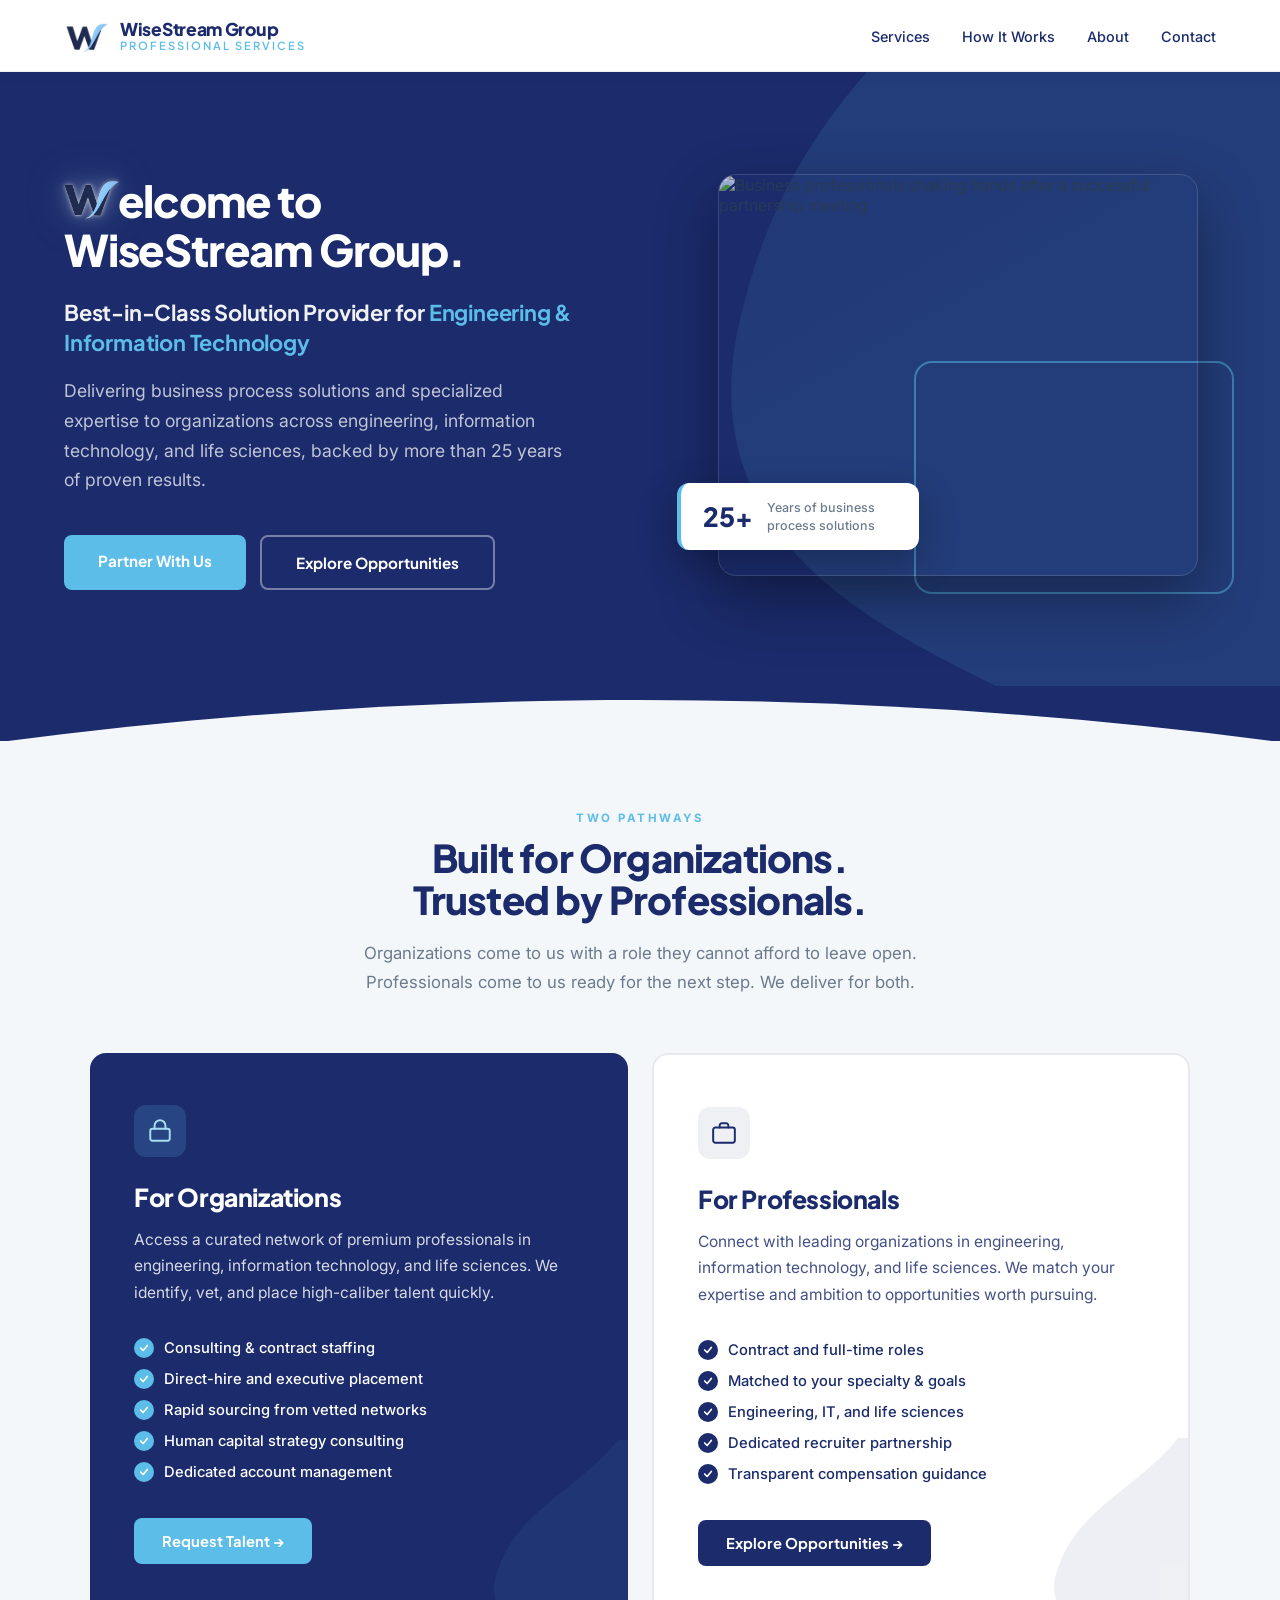
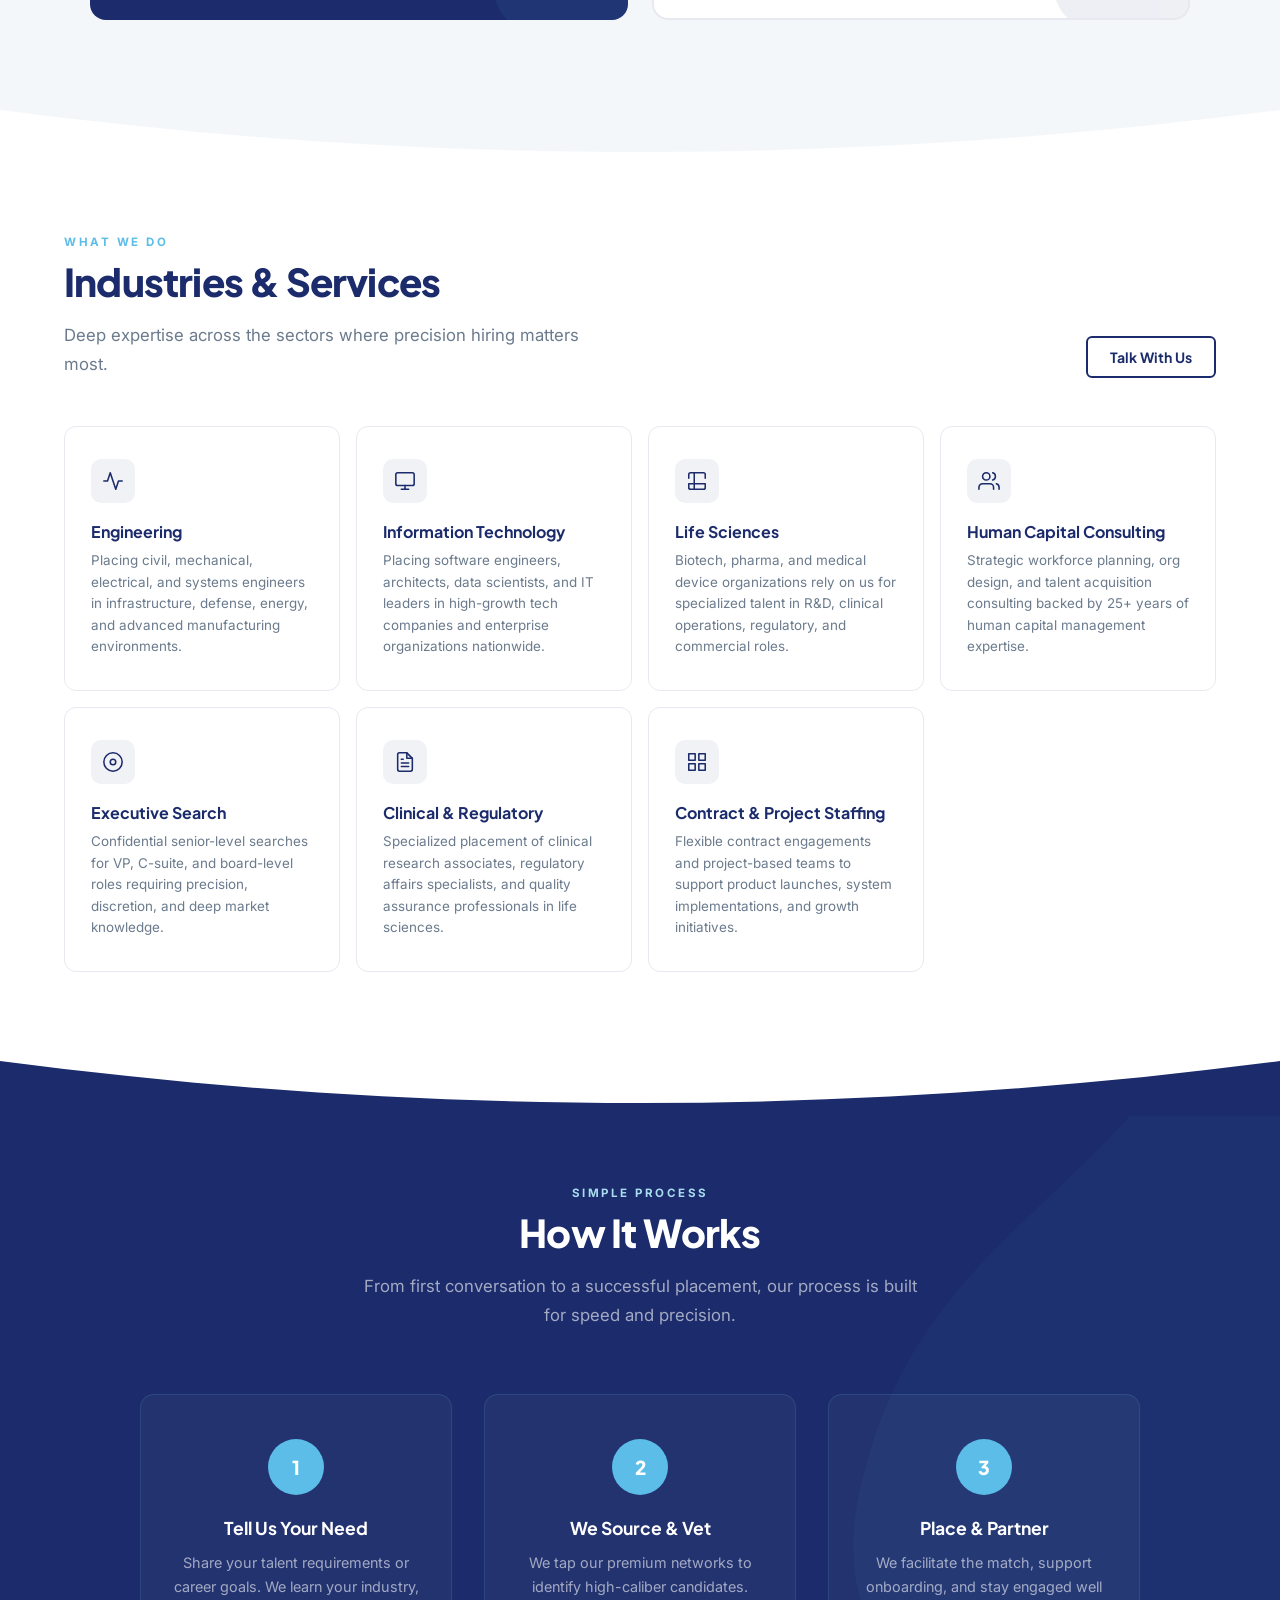
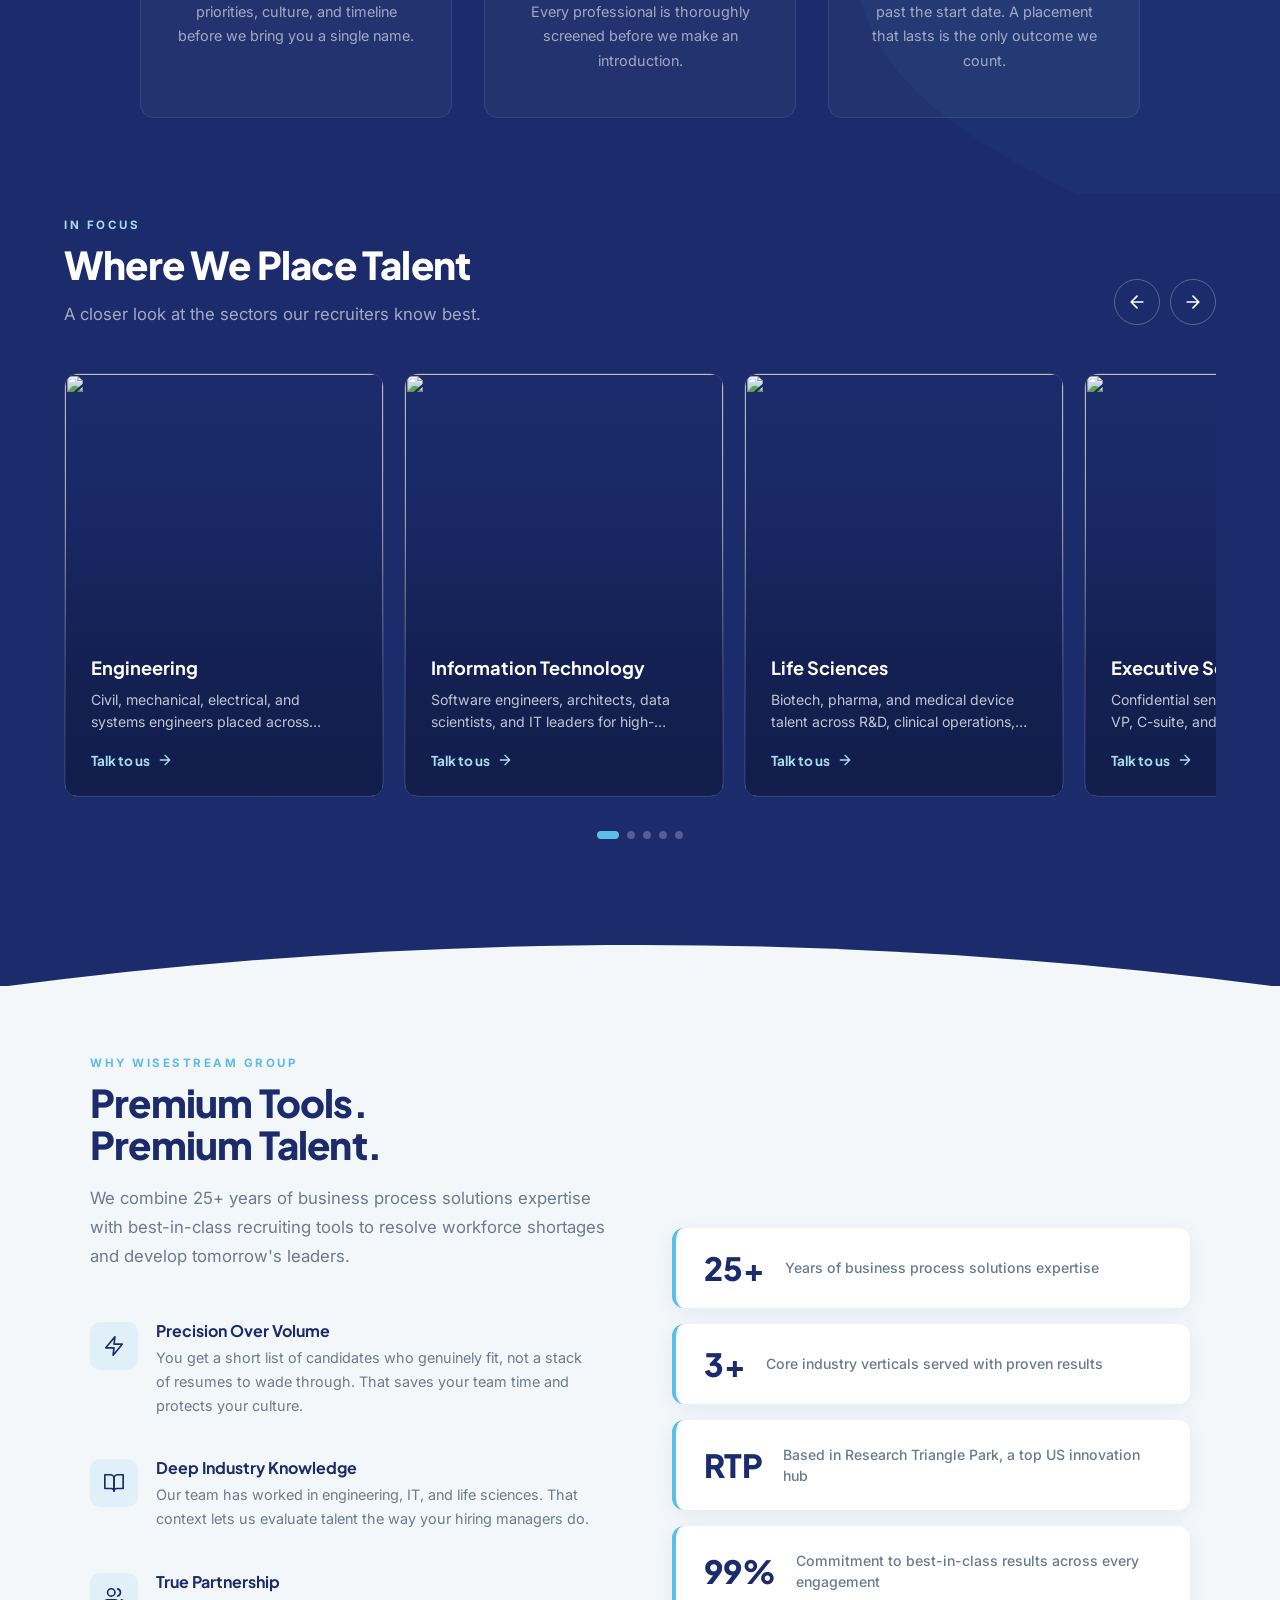
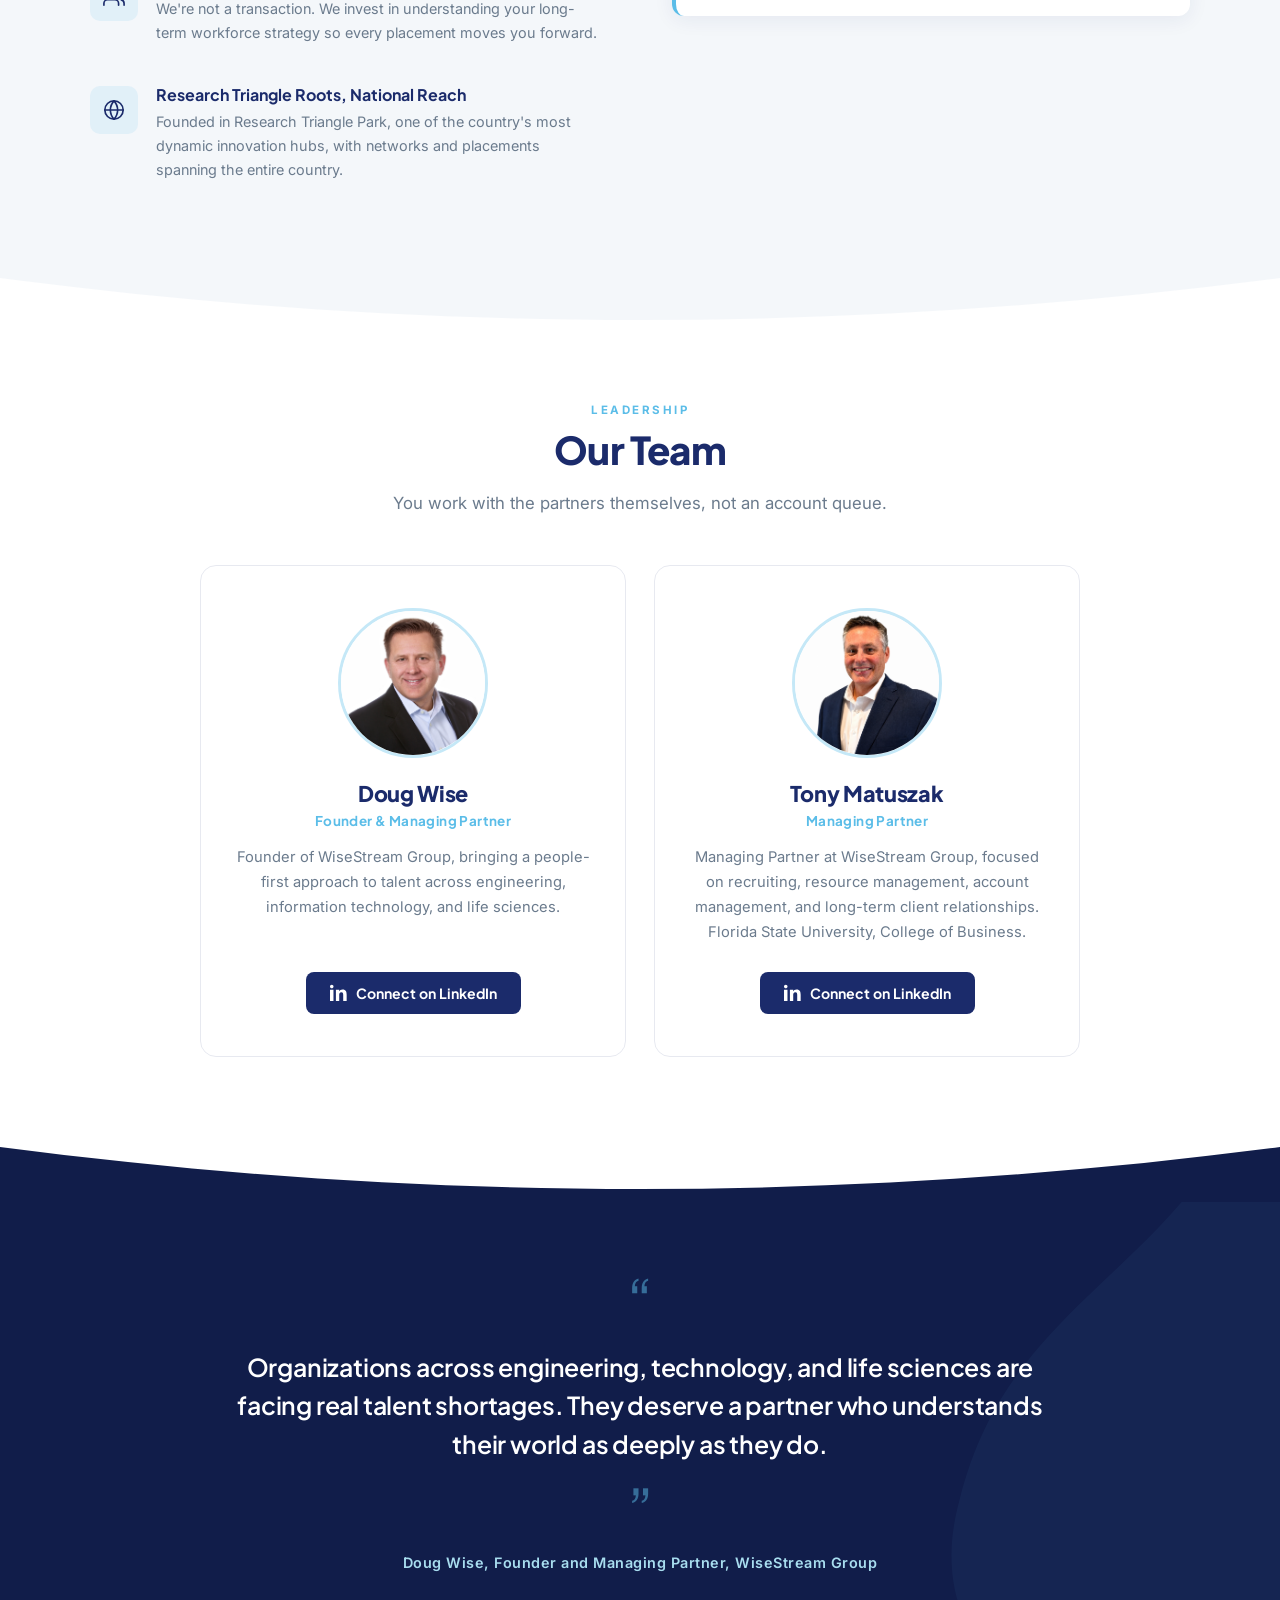
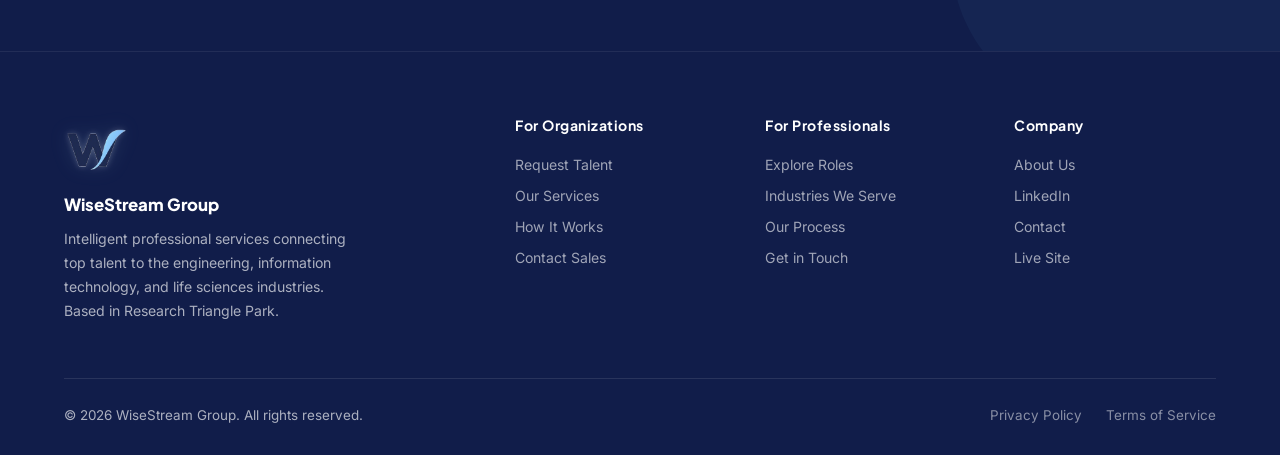
==== commit 88ac37af: "Add contact page, leadership section, industry carousel; rework hero and copy Splits the single-file" ====
--- a/index.html
+++ b/index.html
@@ -3,1161 +3,18 @@
 <head>
   <meta charset="UTF-8" />
   <meta name="viewport" content="width=device-width, initial-scale=1.0" />
-  <title>WiseStream Group — Intelligent Professional Services</title>
+  <title>WiseStream Group | Intelligent Professional Services</title>
   <link rel="icon" type="image/png" href="logo.png" />
   <link rel="preconnect" href="https://fonts.googleapis.com" />
   <link rel="preconnect" href="https://fonts.gstatic.com" crossorigin />
   <link href="https://fonts.googleapis.com/css2?family=Plus+Jakarta+Sans:wght@400;500;600;700;800&family=Inter:wght@400;500;600&display=swap" rel="stylesheet" />
-  <style>
-    *, *::before, *::after { box-sizing: border-box; margin: 0; padding: 0; }
-
-    :root {
-      --navy:   #1B2B6B;
-      --navy-d: #111d4a;
-      --sky:    #5BBDE8;
-      --sky-l:  #A8DDEF;
-      --white:  #FFFFFF;
-      --gray:   #F4F7FA;
-      --text:   #2C3E50;
-      --muted:  #6B7B8D;
-    }
-
-    html { scroll-behavior: smooth; }
-
-    body {
-      font-family: 'Inter', sans-serif;
-      color: var(--text);
-      background: var(--white);
-      overflow-x: hidden;
-    }
-
-    h1, h2, h3, h4, h5 {
-      font-family: 'Plus Jakarta Sans', sans-serif;
-    }
-
-    /* ── NAV ── */
-    nav {
-      position: sticky;
-      top: 0;
-      z-index: 100;
-      background: var(--white);
-      border-bottom: 1px solid rgba(27,43,107,0.08);
-      padding: 0 5%;
-      display: flex;
-      align-items: center;
-      justify-content: space-between;
-      height: 72px;
-      box-shadow: 0 2px 16px rgba(27,43,107,0.06);
-    }
-
-    .nav-logo {
-      display: flex;
-      align-items: center;
-      gap: 12px;
-      text-decoration: none;
-    }
-
-    .nav-logo img {
-      height: 44px;
-      width: auto;
-    }
-
-    .nav-logo-text {
-      display: flex;
-      flex-direction: column;
-      line-height: 1.1;
-    }
-
-    .nav-logo-text span:first-child {
-      font-family: 'Plus Jakarta Sans', sans-serif;
-      font-weight: 800;
-      font-size: 1.1rem;
-      color: var(--navy);
-      letter-spacing: -0.3px;
-    }
-
-    .nav-logo-text span:last-child {
-      font-family: 'Plus Jakarta Sans', sans-serif;
-      font-weight: 600;
-      font-size: 0.7rem;
-      color: var(--sky);
-      letter-spacing: 2px;
-      text-transform: uppercase;
-    }
-
-    .nav-links {
-      display: flex;
-      align-items: center;
-      gap: 32px;
-      list-style: none;
-    }
-
-    .nav-links a {
-      text-decoration: none;
-      color: var(--navy);
-      font-size: 0.9rem;
-      font-weight: 500;
-      transition: color 0.2s;
-    }
-
-    .nav-links a:hover { color: var(--sky); }
-
-    .nav-ctas { display: flex; gap: 12px; }
-
-    .btn-outline {
-      padding: 10px 22px;
-      border: 2px solid var(--navy);
-      color: var(--navy);
-      background: transparent;
-      border-radius: 6px;
-      font-family: 'Plus Jakarta Sans', sans-serif;
-      font-weight: 700;
-      font-size: 0.88rem;
-      cursor: pointer;
-      text-decoration: none;
-      transition: all 0.2s;
-    }
-
-    .btn-outline:hover { background: var(--navy); color: var(--white); }
-
-    .btn-primary {
-      padding: 10px 22px;
-      background: var(--sky);
-      color: var(--white);
-      border: 2px solid var(--sky);
-      border-radius: 6px;
-      font-family: 'Plus Jakarta Sans', sans-serif;
-      font-weight: 700;
-      font-size: 0.88rem;
-      cursor: pointer;
-      text-decoration: none;
-      transition: all 0.2s;
-    }
-
-    .btn-primary:hover { background: var(--navy); border-color: var(--navy); }
-
-    /* ── HERO ── */
-    .hero {
-      position: relative;
-      background: var(--navy);
-      padding: 88px 5% 96px;
-      overflow: hidden;
-    }
-
-    .hero-inner {
-      position: relative;
-      z-index: 2;
-      max-width: 1280px;
-      margin: 0 auto;
-      display: grid;
-      grid-template-columns: 1.05fr 0.95fr;
-      gap: 64px;
-      align-items: center;
-    }
-
-    .hero-content { max-width: 640px; }
-
-    @keyframes pulse {
-      0%, 100% { opacity: 1; transform: scale(1); }
-      50% { opacity: 0.4; transform: scale(1.4); }
-    }
-
-    .hero h1 {
-      font-size: clamp(2.05rem, 3.4vw, 3.05rem);
-      font-weight: 800;
-      color: var(--white);
-      line-height: 1.12;
-      letter-spacing: -1.2px;
-      margin-bottom: 22px;
-    }
-
-    /* ── HERO VISUAL ── */
-    .hero-visual {
-      position: relative;
-      display: flex;
-      justify-content: center;
-    }
-
-    .hero-image-frame {
-      position: relative;
-      width: 100%;
-      max-width: 480px;
-      border-radius: 18px;
-      overflow: hidden;
-      border: 1px solid rgba(255,255,255,0.14);
-      box-shadow: 0 24px 60px rgba(0,0,0,0.34);
-      transition: transform 0.45s cubic-bezier(0.4, 1, 0.65, 1),
-                  box-shadow 0.45s ease;
-    }
-
-    .hero-image-frame::before {
-      content: '';
-      position: absolute;
-      inset: 0;
-      background: linear-gradient(150deg, rgba(27,43,107,0.28) 0%, rgba(27,43,107,0) 45%);
-      z-index: 2;
-      pointer-events: none;
-    }
-
-    .hero-image-frame img {
-      display: block;
-      width: 100%;
-      aspect-ratio: 4 / 3.35;
-      object-fit: cover;
-      transition: transform 0.65s cubic-bezier(0.4, 1, 0.65, 1);
-    }
-
-    .hero-visual:hover .hero-image-frame {
-      transform: translateY(-6px);
-      box-shadow: 0 32px 72px rgba(0,0,0,0.42);
-    }
-
-    .hero-visual:hover .hero-image-frame img { transform: scale(1.045); }
-
-    /* accent frame offset behind the photo */
-    .hero-image-accent {
-      position: absolute;
-      right: -18px;
-      bottom: -18px;
-      width: 62%;
-      height: 58%;
-      border: 2px solid var(--sky);
-      border-radius: 18px;
-      opacity: 0.5;
-      z-index: -1;
-      transition: transform 0.45s ease;
-      pointer-events: none;
-    }
-
-    .hero-visual:hover .hero-image-accent { transform: translate(6px, 6px); }
-
-    /* floating credential card */
-    .hero-badge {
-      position: absolute;
-      left: -22px;
-      bottom: 26px;
-      z-index: 3;
-      background: var(--white);
-      border-radius: 12px;
-      padding: 16px 22px;
-      box-shadow: 0 14px 38px rgba(0,0,0,0.26);
-      border-left: 4px solid var(--sky);
-      display: flex;
-      align-items: center;
-      gap: 14px;
-      transition: transform 0.45s cubic-bezier(0.4, 1, 0.65, 1);
-    }
-
-    .hero-visual:hover .hero-badge { transform: translateY(-4px); }
-
-    .hero-badge-num {
-      font-family: 'Plus Jakarta Sans', sans-serif;
-      font-size: 1.65rem;
-      font-weight: 800;
-      color: var(--navy);
-      line-height: 1;
-      white-space: nowrap;
-    }
-
-    .hero-badge-label {
-      font-size: 0.78rem;
-      color: var(--muted);
-      font-weight: 500;
-      line-height: 1.4;
-      max-width: 130px;
-    }
-
-    .hero h1 .accent { color: var(--sky); }
-
-    .hero-sub {
-      color: rgba(255,255,255,0.72);
-      font-size: 1.1rem;
-      line-height: 1.7;
-      margin-bottom: 40px;
-      max-width: 500px;
-    }
-
-    .hero-actions { display: flex; gap: 14px; flex-wrap: wrap; }
-
-    .btn-hero-primary {
-      padding: 16px 34px;
-      background: var(--sky);
-      color: var(--white);
-      border: none;
-      border-radius: 8px;
-      font-family: 'Plus Jakarta Sans', sans-serif;
-      font-weight: 700;
-      font-size: 0.95rem;
-      cursor: pointer;
-      text-decoration: none;
-      transition: all 0.2s;
-    }
-
-    .btn-hero-primary:hover { background: #47a8d4; transform: translateY(-1px); }
-
-    .btn-hero-outline {
-      padding: 16px 34px;
-      background: transparent;
-      color: var(--white);
-      border: 2px solid rgba(255,255,255,0.4);
-      border-radius: 8px;
-      font-family: 'Plus Jakarta Sans', sans-serif;
-      font-weight: 700;
-      font-size: 0.95rem;
-      cursor: pointer;
-      text-decoration: none;
-      transition: all 0.2s;
-    }
-
-    .btn-hero-outline:hover { border-color: var(--white); background: rgba(255,255,255,0.08); }
-
-    .hero-wave {
-      position: absolute;
-      right: -40px;
-      bottom: -2px;
-      width: 60%;
-      opacity: 0.12;
-      pointer-events: none;
-    }
-
-    /* ── WAVE DIVIDER ── */
-    .wave-divider {
-      display: block;
-      width: 100%;
-      overflow: hidden;
-      line-height: 0;
-      margin-bottom: -1px;
-    }
-
-    .wave-divider svg { display: block; }
-
-    /* ── SECTION SHARED ── */
-    section { padding: 90px 5%; }
-
-    .section-label {
-      font-size: 0.72rem;
-      font-weight: 700;
-      letter-spacing: 2.5px;
-      text-transform: uppercase;
-      color: var(--sky);
-      margin-bottom: 12px;
-    }
-
-    .section-title {
-      font-size: clamp(1.9rem, 3vw, 2.7rem);
-      font-weight: 800;
-      color: var(--navy);
-      letter-spacing: -0.8px;
-      line-height: 1.1;
-      margin-bottom: 18px;
-    }
-
-    .section-sub {
-      font-size: 1.05rem;
-      color: var(--muted);
-      line-height: 1.7;
-      max-width: 560px;
-    }
-
-    /* ── DUAL PATH ── */
-    .dual-path {
-      background: var(--gray);
-      padding: 90px 5%;
-    }
-
-    .dual-path-header {
-      text-align: center;
-      margin-bottom: 56px;
-    }
-
-    .dual-path-header .section-sub { margin: 0 auto; }
-
-    .dual-grid {
-      display: grid;
-      grid-template-columns: 1fr 1fr;
-      gap: 24px;
-      max-width: 1100px;
-      margin: 0 auto;
-    }
-
-    .path-card {
-      border-radius: 16px;
-      padding: 52px 44px;
-      position: relative;
-      overflow: hidden;
-    }
-
-    .path-card-client {
-      background: var(--navy);
-      color: var(--white);
-    }
-
-    .path-card-talent {
-      background: var(--white);
-      color: var(--navy);
-      border: 2px solid rgba(27,43,107,0.1);
-    }
-
-    .path-card-wave {
-      position: absolute;
-      bottom: -20px;
-      right: -30px;
-      width: 200px;
-      opacity: 0.07;
-      pointer-events: none;
-    }
-
-    .path-icon-wrap {
-      width: 52px;
-      height: 52px;
-      border-radius: 12px;
-      display: flex;
-      align-items: center;
-      justify-content: center;
-      margin-bottom: 24px;
-    }
-
-    .path-card-client .path-icon-wrap { background: rgba(91,189,232,0.18); }
-    .path-card-talent .path-icon-wrap { background: rgba(27,43,107,0.07); }
-
-    .path-card-client .path-icon-wrap svg { stroke: var(--sky-l); }
-    .path-card-talent .path-icon-wrap svg { stroke: var(--navy); }
-
-    .path-card h3 {
-      font-size: 1.55rem;
-      font-weight: 800;
-      margin-bottom: 14px;
-      letter-spacing: -0.4px;
-    }
-
-    .path-card p {
-      font-size: 0.97rem;
-      line-height: 1.7;
-      opacity: 0.82;
-      margin-bottom: 32px;
-    }
-
-    .path-list {
-      list-style: none;
-      margin-bottom: 36px;
-    }
-
-    .path-list li {
-      display: flex;
-      align-items: center;
-      gap: 10px;
-      font-size: 0.92rem;
-      margin-bottom: 11px;
-      font-weight: 500;
-    }
-
-    .path-list li::before {
-      content: '';
-      width: 20px;
-      height: 20px;
-      border-radius: 50%;
-      flex-shrink: 0;
-      background-repeat: no-repeat;
-      background-position: center;
-      background-size: 10px;
-    }
-
-    .path-card-client .path-list li::before {
-      background-color: var(--sky);
-      background-image: url("data:image/svg+xml,%3Csvg xmlns='http://www.w3.org/2000/svg' viewBox='0 0 12 12' fill='none' stroke='white' stroke-width='2' stroke-linecap='round' stroke-linejoin='round'%3E%3Cpolyline points='2,6 5,9 10,3'/%3E%3C/svg%3E");
-    }
-
-    .path-card-talent .path-list li::before {
-      background-color: var(--navy);
-      background-image: url("data:image/svg+xml,%3Csvg xmlns='http://www.w3.org/2000/svg' viewBox='0 0 12 12' fill='none' stroke='white' stroke-width='2' stroke-linecap='round' stroke-linejoin='round'%3E%3Cpolyline points='2,6 5,9 10,3'/%3E%3C/svg%3E");
-    }
-
-    .btn-path-client {
-      display: inline-block;
-      padding: 14px 28px;
-      background: var(--sky);
-      color: var(--white);
-      border-radius: 8px;
-      font-family: 'Plus Jakarta Sans', sans-serif;
-      font-weight: 700;
-      font-size: 0.92rem;
-      text-decoration: none;
-      transition: all 0.2s;
-    }
-
-    .btn-path-client:hover { background: #47a8d4; }
-
-    .btn-path-talent {
-      display: inline-block;
-      padding: 14px 28px;
-      background: var(--navy);
-      color: var(--white);
-      border-radius: 8px;
-      font-family: 'Plus Jakarta Sans', sans-serif;
-      font-weight: 700;
-      font-size: 0.92rem;
-      text-decoration: none;
-      transition: all 0.2s;
-    }
-
-    .btn-path-talent:hover { background: var(--navy-d); }
-
-    /* ── INDUSTRIES ── */
-    .industries { background: var(--white); }
-
-    .ind-header {
-      display: flex;
-      justify-content: space-between;
-      align-items: flex-end;
-      margin-bottom: 48px;
-      flex-wrap: wrap;
-      gap: 20px;
-    }
-
-    .ind-grid {
-      display: grid;
-      grid-template-columns: repeat(4, 1fr);
-      gap: 16px;
-    }
-
-    .ind-card {
-      border: 1.5px solid rgba(27,43,107,0.1);
-      border-radius: 12px;
-      padding: 32px 26px;
-      transition: all 0.25s;
-      position: relative;
-      overflow: hidden;
-    }
-
-    .ind-card::after {
-      content: '';
-      position: absolute;
-      bottom: 0;
-      left: 0;
-      width: 0;
-      height: 3px;
-      background: var(--sky);
-      transition: width 0.3s ease;
-    }
-
-    .ind-card:hover {
-      border-color: rgba(91,189,232,0.5);
-      box-shadow: 0 8px 32px rgba(91,189,232,0.12);
-      transform: translateY(-3px);
-    }
-
-    .ind-card:hover::after { width: 100%; }
-
-    .ind-icon {
-      width: 44px;
-      height: 44px;
-      border-radius: 10px;
-      background: rgba(27,43,107,0.06);
-      display: flex;
-      align-items: center;
-      justify-content: center;
-      margin-bottom: 18px;
-    }
-
-    .ind-icon svg {
-      stroke: var(--navy);
-      width: 22px;
-      height: 22px;
-    }
-
-    .ind-card h4 {
-      font-size: 1rem;
-      font-weight: 700;
-      color: var(--navy);
-      margin-bottom: 8px;
-    }
-
-    .ind-card p {
-      font-size: 0.84rem;
-      color: var(--muted);
-      line-height: 1.6;
-    }
-
-    /* ── HOW IT WORKS ── */
-    .how {
-      background: var(--navy);
-      position: relative;
-      overflow: hidden;
-      padding-top: 90px;
-      padding-bottom: 90px;
-    }
-
-    .how-bg-wave {
-      position: absolute;
-      right: -5%;
-      top: -10%;
-      width: 50%;
-      opacity: 0.04;
-      pointer-events: none;
-    }
-
-    .how-header {
-      text-align: center;
-      margin-bottom: 64px;
-    }
-
-    .how-header .section-label { color: var(--sky-l); }
-    .how-header .section-title { color: var(--white); }
-    .how-header .section-sub { color: rgba(255,255,255,0.6); margin: 0 auto; }
-
-    .how-grid {
-      display: grid;
-      grid-template-columns: repeat(3, 1fr);
-      gap: 32px;
-      max-width: 1000px;
-      margin: 0 auto;
-      position: relative;
-      z-index: 2;
-    }
-
-    .how-step {
-      text-align: center;
-      padding: 44px 32px;
-      background: rgba(255,255,255,0.04);
-      border: 1px solid rgba(91,189,232,0.14);
-      border-radius: 14px;
-    }
-
-    .how-num {
-      width: 56px;
-      height: 56px;
-      border-radius: 50%;
-      background: var(--sky);
-      color: var(--white);
-      font-family: 'Plus Jakarta Sans', sans-serif;
-      font-weight: 800;
-      font-size: 1.2rem;
-      display: flex;
-      align-items: center;
-      justify-content: center;
-      margin: 0 auto 22px;
-    }
-
-    .how-step h4 {
-      font-size: 1.1rem;
-      font-weight: 700;
-      color: var(--white);
-      margin-bottom: 12px;
-    }
-
-    .how-step p {
-      font-size: 0.9rem;
-      color: rgba(255,255,255,0.58);
-      line-height: 1.7;
-    }
-
-    /* ── WHY US ── */
-    .why { background: var(--gray); }
-
-    .why-grid {
-      display: grid;
-      grid-template-columns: 1fr 1fr;
-      gap: 64px;
-      align-items: center;
-      max-width: 1100px;
-      margin: 0 auto;
-    }
-
-    .why-list {
-      list-style: none;
-      display: flex;
-      flex-direction: column;
-      gap: 28px;
-    }
-
-    .why-item {
-      display: flex;
-      gap: 18px;
-      align-items: flex-start;
-    }
-
-    .why-icon {
-      width: 48px;
-      height: 48px;
-      border-radius: 10px;
-      background: rgba(91,189,232,0.12);
-      display: flex;
-      align-items: center;
-      justify-content: center;
-      flex-shrink: 0;
-      margin-top: 2px;
-    }
-
-    .why-icon svg {
-      stroke: var(--navy);
-      width: 22px;
-      height: 22px;
-    }
-
-    .why-item h4 {
-      font-size: 1rem;
-      font-weight: 700;
-      color: var(--navy);
-      margin-bottom: 5px;
-    }
-
-    .why-item p {
-      font-size: 0.9rem;
-      color: var(--muted);
-      line-height: 1.65;
-    }
-
-    .why-visual { position: relative; }
-
-    .why-card-stack {
-      display: flex;
-      flex-direction: column;
-      gap: 16px;
-    }
-
-    .why-mini-card {
-      background: var(--white);
-      border-radius: 12px;
-      padding: 24px 28px;
-      display: flex;
-      align-items: center;
-      gap: 20px;
-      box-shadow: 0 4px 20px rgba(27,43,107,0.07);
-      border-left: 4px solid var(--sky);
-    }
-
-    .why-mini-card-num {
-      font-family: 'Plus Jakarta Sans', sans-serif;
-      font-size: 2rem;
-      font-weight: 800;
-      color: var(--navy);
-      line-height: 1;
-      white-space: nowrap;
-    }
-
-    .why-mini-card-label {
-      font-size: 0.88rem;
-      color: var(--muted);
-      font-weight: 500;
-      line-height: 1.5;
-    }
-
-    /* ── FOUNDER QUOTE ── */
-    .quote-band {
-      background: var(--navy-d);
-      padding: 80px 5%;
-      text-align: center;
-      position: relative;
-      overflow: hidden;
-    }
-
-    .quote-band-wave {
-      position: absolute;
-      right: -5%;
-      top: -10%;
-      width: 40%;
-      opacity: 0.05;
-      pointer-events: none;
-    }
-
-    .quote-mark {
-      font-family: 'Plus Jakarta Sans', sans-serif;
-      font-size: 4rem;
-      color: var(--sky);
-      line-height: 0.6;
-      margin-bottom: 28px;
-      display: block;
-      opacity: 0.5;
-    }
-
-    .quote-band blockquote {
-      font-family: 'Plus Jakarta Sans', sans-serif;
-      font-size: clamp(1.15rem, 2vw, 1.55rem);
-      font-weight: 600;
-      color: var(--white);
-      line-height: 1.55;
-      max-width: 820px;
-      margin: 0 auto 28px;
-      letter-spacing: -0.2px;
-      position: relative;
-      z-index: 2;
-    }
-
-    .quote-attr {
-      font-size: 0.9rem;
-      color: var(--sky-l);
-      font-weight: 600;
-      letter-spacing: 0.5px;
-      position: relative;
-      z-index: 2;
-    }
-
-    /* ── CTA BANNER ── */
-    .cta-banner {
-      background: var(--sky);
-      padding: 80px 5%;
-      text-align: center;
-      position: relative;
-      overflow: hidden;
-    }
-
-    .cta-banner-wave {
-      position: absolute;
-      left: -5%;
-      top: -30%;
-      width: 40%;
-      opacity: 0.1;
-      pointer-events: none;
-    }
-
-    .cta-banner h2 {
-      font-size: clamp(1.8rem, 3vw, 2.6rem);
-      font-weight: 800;
-      color: var(--white);
-      letter-spacing: -0.8px;
-      margin-bottom: 14px;
-      position: relative;
-      z-index: 2;
-    }
-
-    .cta-banner p {
-      color: rgba(255,255,255,0.88);
-      font-size: 1.05rem;
-      margin-bottom: 36px;
-      position: relative;
-      z-index: 2;
-    }
-
-    .cta-banner-btns {
-      display: flex;
-      gap: 14px;
-      justify-content: center;
-      flex-wrap: wrap;
-      position: relative;
-      z-index: 2;
-    }
-
-    .btn-white {
-      padding: 15px 34px;
-      background: var(--white);
-      color: var(--navy);
-      border: none;
-      border-radius: 8px;
-      font-family: 'Plus Jakarta Sans', sans-serif;
-      font-weight: 700;
-      font-size: 0.95rem;
-      cursor: pointer;
-      text-decoration: none;
-      transition: all 0.2s;
-    }
-
-    .btn-white:hover { background: var(--navy); color: var(--white); }
-
-    .btn-white-outline {
-      padding: 15px 34px;
-      background: transparent;
-      color: var(--white);
-      border: 2px solid rgba(255,255,255,0.6);
-      border-radius: 8px;
-      font-family: 'Plus Jakarta Sans', sans-serif;
-      font-weight: 700;
-      font-size: 0.95rem;
-      cursor: pointer;
-      text-decoration: none;
-      transition: all 0.2s;
-    }
-
-    .btn-white-outline:hover { border-color: var(--white); background: rgba(255,255,255,0.1); }
-
-    /* ── FOOTER ── */
-    footer {
-      background: var(--navy-d);
-      color: rgba(255,255,255,0.65);
-      padding: 64px 5% 32px;
-      border-top: 1px solid rgba(255,255,255,0.07);
-    }
-
-    .footer-grid {
-      display: grid;
-      grid-template-columns: 2fr 1fr 1fr 1fr;
-      gap: 48px;
-      margin-bottom: 56px;
-    }
-
-    .footer-brand-logo {
-      display: block;
-      margin-bottom: 16px;
-    }
-
-    .footer-brand-logo img {
-      height: 62px;
-      width: auto;
-      display: block;
-    }
-
-    .footer-brand-name {
-      font-family: 'Plus Jakarta Sans', sans-serif;
-      font-weight: 800;
-      color: var(--white);
-      font-size: 1.05rem;
-      margin-bottom: 12px;
-    }
-
-    .footer-brand p {
-      font-size: 0.88rem;
-      line-height: 1.7;
-      max-width: 300px;
-    }
-
-    .footer-col h5 {
-      font-family: 'Plus Jakarta Sans', sans-serif;
-      font-weight: 700;
-      color: var(--white);
-      font-size: 0.88rem;
-      letter-spacing: 0.5px;
-      margin-bottom: 20px;
-    }
-
-    .footer-col ul {
-      list-style: none;
-      display: flex;
-      flex-direction: column;
-      gap: 11px;
-    }
-
-    .footer-col ul a {
-      color: rgba(255,255,255,0.6);
-      text-decoration: none;
-      font-size: 0.88rem;
-      transition: color 0.2s;
-    }
-
-    .footer-col ul a:hover { color: var(--sky); }
-
-    .footer-bottom {
-      border-top: 1px solid rgba(255,255,255,0.1);
-      padding-top: 28px;
-      display: flex;
-      justify-content: space-between;
-      align-items: center;
-      flex-wrap: wrap;
-      gap: 12px;
-      font-size: 0.84rem;
-    }
-
-    .footer-bottom a {
-      color: rgba(255,255,255,0.5);
-      text-decoration: none;
-      transition: color 0.2s;
-    }
-
-    .footer-bottom a:hover { color: var(--sky); }
-
-    /* ── MOTION & INTERACTION ── */
-
-    /* scroll reveal — hidden state only applies once JS confirms it can drive it,
-       so the page still renders fully if JS is blocked or fails */
-    .js-reveal .reveal {
-      opacity: 0;
-      transform: translateY(26px);
-      transition: opacity 0.75s cubic-bezier(0.4, 1, 0.65, 1),
-                  transform 0.75s cubic-bezier(0.4, 1, 0.65, 1);
-      will-change: opacity, transform;
-    }
-
-    .js-reveal .reveal.is-visible {
-      opacity: 1;
-      transform: translateY(0);
-    }
-
-    /* nav condenses on scroll */
-    nav {
-      transition: height 0.3s ease, box-shadow 0.3s ease;
-    }
-
-    nav.is-scrolled {
-      height: 62px;
-      box-shadow: 0 4px 26px rgba(27,43,107,0.13);
-    }
-
-    nav.is-scrolled .nav-logo img { height: 38px; }
-
-    .nav-logo img { transition: height 0.3s ease; }
-
-    /* animated nav link underline */
-    .nav-links a {
-      position: relative;
-      padding-bottom: 4px;
-    }
-
-    .nav-links a::after {
-      content: '';
-      position: absolute;
-      left: 0;
-      bottom: 0;
-      width: 0;
-      height: 2px;
-      background: var(--sky);
-      border-radius: 2px;
-      transition: width 0.28s cubic-bezier(0.4, 1, 0.65, 1);
-    }
-
-    .nav-links a:hover::after { width: 100%; }
-
-    /* hero badge gentle float */
-    .hero-badge { animation: float 5.5s ease-in-out infinite; }
-
-    @keyframes float {
-      0%, 100% { transform: translateY(0); }
-      50%      { transform: translateY(-9px); }
-    }
-
-    .hero-visual:hover .hero-badge { animation-play-state: paused; }
-
-    /* hero wave slow drift */
-    .hero-wave { animation: drift 16s ease-in-out infinite; }
-
-    @keyframes drift {
-      0%, 100% { transform: translate(0, 0) scale(1); }
-      50%      { transform: translate(-16px, -10px) scale(1.03); }
-    }
-
-    /* industry card icon reacts on hover */
-    .ind-icon {
-      transition: background 0.28s ease, transform 0.28s cubic-bezier(0.4, 1, 0.65, 1);
-    }
-
-    .ind-icon svg { transition: stroke 0.28s ease; }
-
-    .ind-card:hover .ind-icon {
-      background: var(--sky);
-      transform: translateY(-2px) scale(1.06);
-    }
-
-    .ind-card:hover .ind-icon svg { stroke: var(--white); }
-
-    .ind-card h4 { transition: color 0.25s ease; }
-    .ind-card:hover h4 { color: var(--sky); }
-
-    /* why-us row hover */
-    .why-item {
-      padding: 6px 10px 6px 0;
-      border-radius: 10px;
-      transition: transform 0.3s cubic-bezier(0.4, 1, 0.65, 1);
-    }
-
-    .why-item:hover { transform: translateX(6px); }
-
-    .why-icon {
-      transition: background 0.28s ease, transform 0.3s cubic-bezier(0.4, 1, 0.65, 1);
-    }
-
-    .why-item:hover .why-icon {
-      background: var(--sky);
-      transform: rotate(-6deg) scale(1.06);
-    }
-
-    .why-item:hover .why-icon svg { stroke: var(--white); }
-    .why-icon svg { transition: stroke 0.28s ease; }
-
-    /* stat cards lift */
-    .why-mini-card {
-      transition: transform 0.32s cubic-bezier(0.4, 1, 0.65, 1),
-                  box-shadow 0.32s ease,
-                  border-left-color 0.32s ease;
-    }
-
-    .why-mini-card:hover {
-      transform: translateY(-4px);
-      box-shadow: 0 12px 34px rgba(27,43,107,0.14);
-      border-left-color: var(--navy);
-    }
-
-    /* how-it-works steps */
-    .how-step {
-      transition: transform 0.34s cubic-bezier(0.4, 1, 0.65, 1),
-                  background 0.34s ease,
-                  border-color 0.34s ease;
-    }
-
-    .how-step:hover {
-      transform: translateY(-6px);
-      background: rgba(255,255,255,0.07);
-      border-color: rgba(91,189,232,0.4);
-    }
-
-    .how-num { transition: transform 0.34s cubic-bezier(0.4, 1, 0.65, 1); }
-    .how-step:hover .how-num { transform: scale(1.1); }
-
-    /* path cards */
-    .path-card {
-      transition: transform 0.34s cubic-bezier(0.4, 1, 0.65, 1),
-                  box-shadow 0.34s ease;
-    }
-
-    .path-card:hover {
-      transform: translateY(-5px);
-      box-shadow: 0 20px 48px rgba(27,43,107,0.16);
-    }
-
-    .path-card-wave { transition: transform 0.6s cubic-bezier(0.4, 1, 0.65, 1); }
-    .path-card:hover .path-card-wave { transform: translate(-10px, -10px) scale(1.08); }
-
-    /* buttons get a lift */
-    .btn-path-client, .btn-path-talent, .btn-outline, .btn-primary {
-      transition: transform 0.2s ease, background 0.2s, color 0.2s, border-color 0.2s;
-    }
-
-    .btn-path-client:hover, .btn-path-talent:hover { transform: translateY(-2px); }
-
-    /* footer links slide */
-    .footer-col ul a {
-      display: inline-block;
-      transition: color 0.2s ease, transform 0.24s cubic-bezier(0.4, 1, 0.65, 1);
-    }
-
-    .footer-col ul a:hover { transform: translateX(4px); }
-
-    /* respect reduced-motion preferences */
-    @media (prefers-reduced-motion: reduce) {
-      .reveal { opacity: 1; transform: none; transition: none; }
-      .hero-badge, .hero-wave { animation: none; }
-      *, *::before, *::after {
-        animation-duration: 0.001ms !important;
-        animation-iteration-count: 1 !important;
-        transition-duration: 0.001ms !important;
-      }
-    }
-
-    /* ── RESPONSIVE ── */
-    @media (max-width: 980px) {
-      .hero-inner { grid-template-columns: 1fr; gap: 52px; }
-      .hero-content { max-width: 100%; }
-      .hero-visual { justify-content: flex-start; }
-      .hero-image-frame { max-width: 100%; }
-      .hero-badge { left: 16px; }
-    }
-
-    @media (max-width: 900px) {
-      .nav-links { display: none; }
-      .dual-grid { grid-template-columns: 1fr; }
-      .ind-grid { grid-template-columns: repeat(2, 1fr); }
-      .how-grid { grid-template-columns: 1fr; }
-      .why-grid { grid-template-columns: 1fr; }
-      .footer-grid { grid-template-columns: 1fr 1fr; }
-    }
-
-    @media (max-width: 580px) {
-      .ind-grid { grid-template-columns: 1fr; }
-      .footer-grid { grid-template-columns: 1fr; }
-    }
-  </style>
+  <link rel="stylesheet" href="styles.css" />
 </head>
 <body>
 
 <!-- NAV -->
 <nav>
-  <a href="#" class="nav-logo">
+  <a href="index.html" class="nav-logo">
     <img src="logo.png" alt="WiseStream Group" onerror="this.style.display='none'" />
     <div class="nav-logo-text">
       <span>WiseStream Group</span>
@@ -1169,21 +26,20 @@
     <li><a href="#services">Services</a></li>
     <li><a href="#how">How It Works</a></li>
     <li><a href="#about">About</a></li>
-    <li><a href="#contact">Contact</a></li>
+    <li><a href="contact.html">Contact</a></li>
   </ul>
-
-  <div class="nav-ctas">
-    <a href="#talent" class="btn-outline">Find Work</a>
-    <a href="#clients" class="btn-primary">Find Talent</a>
-  </div>
 </nav>
 
 <!-- HERO -->
 <section class="hero">
   <div class="hero-inner">
     <div class="hero-content">
-      <h1>Best-in-Class Solution Provider for <span class="accent">Engineering &amp; Information Technology</span></h1>
-      <p class="hero-sub">Delivering business process solutions and specialized expertise to organizations across engineering, information technology, and life sciences — backed by 25+ years of proven results.</p>
+      <h1 aria-label="Welcome to WiseStream Group">
+        <span class="hero-w-line" aria-hidden="true"><img src="logo.png" alt="" class="hero-w" onerror="this.replaceWith('W')" />elcome to</span>
+        <span class="hero-brand-line" aria-hidden="true">WiseStream Group.</span>
+      </h1>
+      <p class="hero-tagline">Best-in-Class Solution Provider for <span class="accent">Engineering &amp; Information Technology</span></p>
+      <p class="hero-sub">Delivering business process solutions and specialized expertise to organizations across engineering, information technology, and life sciences, backed by more than 25 years of proven results.</p>
       <div class="hero-actions">
         <a href="#clients" class="btn-hero-primary">Partner With Us</a>
         <a href="#talent" class="btn-hero-outline">Explore Opportunities</a>
@@ -1222,7 +78,7 @@
   <div class="dual-path-header">
     <p class="section-label">Two Pathways</p>
     <h2 class="section-title">Built for Organizations.<br>Trusted by Professionals.</h2>
-    <p class="section-sub">Whether you're an organization facing a critical talent gap or a professional ready for your next challenge — WiseStream Group delivers.</p>
+    <p class="section-sub">Organizations come to us with a role they cannot afford to leave open. Professionals come to us ready for the next step. We deliver for both.</p>
   </div>
 
   <div class="dual-grid" id="talent">
@@ -1235,7 +91,7 @@
         </svg>
       </div>
       <h3>For Organizations</h3>
-      <p>Access a curated network of premium professionals in engineering, IT, life sciences, and healthcare. We identify, vet, and place high-caliber talent — fast.</p>
+      <p>Access a curated network of premium professionals in engineering, information technology, and life sciences. We identify, vet, and place high-caliber talent quickly.</p>
       <ul class="path-list">
         <li>Consulting &amp; contract staffing</li>
         <li>Direct-hire and executive placement</li>
@@ -1243,7 +99,7 @@
         <li>Human capital strategy consulting</li>
         <li>Dedicated account management</li>
       </ul>
-      <a href="#contact" class="btn-path-client">Request Talent &rarr;</a>
+      <a href="contact.html" class="btn-path-client">Request Talent &rarr;</a>
 
       <svg class="path-card-wave" viewBox="0 0 200 200" fill="none" xmlns="http://www.w3.org/2000/svg" aria-hidden="true">
         <path d="M160 0 C120 50, 60 70, 40 130 C20 180, 80 210, 130 200 L200 200 L200 0 Z" fill="#5BBDE8"/>
@@ -1267,7 +123,7 @@
         <li>Dedicated recruiter partnership</li>
         <li>Transparent compensation guidance</li>
       </ul>
-      <a href="#contact" class="btn-path-talent">Explore Opportunities &rarr;</a>
+      <a href="contact.html" class="btn-path-talent">Explore Opportunities &rarr;</a>
 
       <svg class="path-card-wave" viewBox="0 0 200 200" fill="none" xmlns="http://www.w3.org/2000/svg" aria-hidden="true">
         <path d="M160 0 C120 50, 60 70, 40 130 C20 180, 80 210, 130 200 L200 200 L200 0 Z" fill="#1B2B6B"/>
@@ -1291,7 +147,7 @@
       <h2 class="section-title">Industries &amp; Services</h2>
       <p class="section-sub">Deep expertise across the sectors where precision hiring matters most.</p>
     </div>
-    <a href="#contact" class="btn-outline">Talk With Us</a>
+    <a href="contact.html" class="btn-outline">Talk With Us</a>
   </div>
 
   <div class="ind-grid">
@@ -1325,16 +181,6 @@
       </div>
       <h4>Life Sciences</h4>
       <p>Biotech, pharma, and medical device organizations rely on us for specialized talent in R&amp;D, clinical operations, regulatory, and commercial roles.</p>
-    </div>
-
-    <div class="ind-card">
-      <div class="ind-icon">
-        <svg viewBox="0 0 24 24" fill="none" stroke-width="1.7" stroke-linecap="round" stroke-linejoin="round">
-          <path d="M12 22s8-4 8-10V5l-8-3-8 3v7c0 6 8 10 8 10z"/>
-        </svg>
-      </div>
-      <h4>Healthcare Payers</h4>
-      <p>Supporting health plans and managed care organizations with operational, analytical, and leadership talent in a rapidly evolving market.</p>
     </div>
 
     <div class="ind-card">
@@ -1405,14 +251,14 @@
   <div class="how-header">
     <p class="section-label">Simple Process</p>
     <h2 class="section-title">How It Works</h2>
-    <p class="section-sub">From first conversation to a successful placement — our process is built for speed and precision.</p>
+    <p class="section-sub">From first conversation to a successful placement, our process is built for speed and precision.</p>
   </div>
 
   <div class="how-grid">
     <div class="how-step">
       <div class="how-num">1</div>
       <h4>Tell Us Your Need</h4>
-      <p>Share your talent requirements or career goals. We learn your industry, priorities, culture, and timeline to find the right fit — not just any fit.</p>
+      <p>Share your talent requirements or career goals. We learn your industry, priorities, culture, and timeline before we bring you a single name.</p>
     </div>
     <div class="how-step">
       <div class="how-num">2</div>
@@ -1422,9 +268,79 @@
     <div class="how-step">
       <div class="how-num">3</div>
       <h4>Place &amp; Partner</h4>
-      <p>We facilitate the match, support onboarding, and stay engaged — because a successful long-term placement is the only outcome we work toward.</p>
-    </div>
-  </div>
+      <p>We facilitate the match, support onboarding, and stay engaged well past the start date. A placement that lasts is the only outcome we count.</p>
+    </div>
+  </div>
+</section>
+
+<!-- INDUSTRIES IN FOCUS: CAROUSEL -->
+<section class="cases" id="focus">
+  <div class="cases-header">
+    <div>
+      <p class="section-label">In Focus</p>
+      <h2 class="section-title">Where We Place Talent</h2>
+      <p class="section-sub">A closer look at the sectors our recruiters know best.</p>
+    </div>
+    <div class="cases-nav">
+      <button class="cases-arrow" id="casesPrev" type="button" aria-label="Previous">
+        <svg viewBox="0 0 24 24" aria-hidden="true"><path d="M19 12H5M12 19l-7-7 7-7"/></svg>
+      </button>
+      <button class="cases-arrow" id="casesNext" type="button" aria-label="Next">
+        <svg viewBox="0 0 24 24" aria-hidden="true"><path d="M5 12h14M12 5l7 7-7 7"/></svg>
+      </button>
+    </div>
+  </div>
+
+  <div class="cases-track" id="casesTrack" tabindex="0" role="region" aria-label="Industries we serve">
+
+    <a class="case-card" href="contact.html">
+      <img src="https://images.unsplash.com/photo-1551250928-243dc937c49d?auto=format&fit=crop&w=720&q=80" alt="" loading="lazy" />
+      <div class="case-body">
+        <h4>Engineering</h4>
+        <p>Civil, mechanical, electrical, and systems engineers placed across infrastructure, defense, energy, and advanced manufacturing.</p>
+        <span class="case-more">Talk to us <svg viewBox="0 0 24 24" aria-hidden="true"><path d="M5 12h14M12 5l7 7-7 7"/></svg></span>
+      </div>
+    </a>
+
+    <a class="case-card" href="contact.html">
+      <img src="https://images.unsplash.com/photo-1551250928-e4a05afaed1e?auto=format&fit=crop&w=720&q=80" alt="" loading="lazy" />
+      <div class="case-body">
+        <h4>Information Technology</h4>
+        <p>Software engineers, architects, data scientists, and IT leaders for high-growth tech companies and enterprise organizations.</p>
+        <span class="case-more">Talk to us <svg viewBox="0 0 24 24" aria-hidden="true"><path d="M5 12h14M12 5l7 7-7 7"/></svg></span>
+      </div>
+    </a>
+
+    <a class="case-card" href="contact.html">
+      <img src="https://images.unsplash.com/photo-1536735561749-fc87494598cb?auto=format&fit=crop&w=720&q=80" alt="" loading="lazy" />
+      <div class="case-body">
+        <h4>Life Sciences</h4>
+        <p>Biotech, pharma, and medical device talent across R&amp;D, clinical operations, regulatory affairs, and commercial roles.</p>
+        <span class="case-more">Talk to us <svg viewBox="0 0 24 24" aria-hidden="true"><path d="M5 12h14M12 5l7 7-7 7"/></svg></span>
+      </div>
+    </a>
+
+    <a class="case-card" href="contact.html">
+      <img src="https://images.unsplash.com/photo-1548324215-9133768e4094?auto=format&fit=crop&w=720&q=80" alt="" loading="lazy" />
+      <div class="case-body">
+        <h4>Executive Search</h4>
+        <p>Confidential senior-level searches for VP, C-suite, and board roles requiring precision, discretion, and market knowledge.</p>
+        <span class="case-more">Talk to us <svg viewBox="0 0 24 24" aria-hidden="true"><path d="M5 12h14M12 5l7 7-7 7"/></svg></span>
+      </div>
+    </a>
+
+    <a class="case-card" href="contact.html">
+      <img src="https://images.unsplash.com/photo-1550070881-a5d71eda5800?auto=format&fit=crop&w=720&q=80" alt="" loading="lazy" />
+      <div class="case-body">
+        <h4>Contract &amp; Project Staffing</h4>
+        <p>Flexible contract engagements and project-based teams supporting product launches, system implementations, and growth initiatives.</p>
+        <span class="case-more">Talk to us <svg viewBox="0 0 24 24" aria-hidden="true"><path d="M5 12h14M12 5l7 7-7 7"/></svg></span>
+      </div>
+    </a>
+
+  </div>
+
+  <div class="cases-dots" id="casesDots"></div>
 </section>
 
 <!-- WAVE: navy → gray -->
@@ -1451,7 +367,7 @@
           </div>
           <div>
             <h4>Precision Over Volume</h4>
-            <p>We don't flood you with resumes. We present a curated shortlist of candidates who genuinely fit — saving you time and protecting your culture.</p>
+            <p>You get a short list of candidates who genuinely fit, not a stack of resumes to wade through. That saves your team time and protects your culture.</p>
           </div>
         </li>
         <li class="why-item">
@@ -1463,7 +379,7 @@
           </div>
           <div>
             <h4>Deep Industry Knowledge</h4>
-            <p>Our team has worked in engineering, IT, life sciences, and healthcare — giving us the context to evaluate talent the way your hiring managers do.</p>
+            <p>Our team has worked in engineering, IT, and life sciences. That context lets us evaluate talent the way your hiring managers do.</p>
           </div>
         </li>
         <li class="why-item">
@@ -1489,7 +405,7 @@
           </div>
           <div>
             <h4>Research Triangle Roots, National Reach</h4>
-            <p>Founded in RTP — one of the country's most dynamic innovation hubs — with networks and placements spanning the entire country.</p>
+            <p>Founded in Research Triangle Park, one of the country's most dynamic innovation hubs, with networks and placements spanning the entire country.</p>
           </div>
         </li>
       </ul>
@@ -1507,7 +423,7 @@
         </div>
         <div class="why-mini-card">
           <div class="why-mini-card-num">RTP</div>
-          <div class="why-mini-card-label">Based in Research Triangle Park — a top US innovation hub</div>
+          <div class="why-mini-card-label">Based in Research Triangle Park, a top US innovation hub</div>
         </div>
         <div class="why-mini-card">
           <div class="why-mini-card-num">100%</div>
@@ -1518,8 +434,63 @@
   </div>
 </section>
 
-<!-- WAVE: gray → dark navy -->
+<!-- WAVE: gray → white -->
 <div class="wave-divider" style="background:var(--gray);">
+  <svg viewBox="0 0 1440 56" xmlns="http://www.w3.org/2000/svg" preserveAspectRatio="none" style="display:block;width:100%;height:56px;">
+    <path d="M0,0 C480,56 960,56 1440,0 L1440,56 L0,56 Z" fill="#FFFFFF"/>
+  </svg>
+</div>
+
+<!-- LEADERSHIP -->
+<section class="leaders" id="leadership">
+  <div class="leaders-header">
+    <p class="section-label">Leadership</p>
+    <h2 class="section-title">Our Team</h2>
+    <p class="section-sub">You work with the partners themselves, not an account queue.</p>
+  </div>
+
+  <div class="leaders-grid">
+
+    <!-- Doug -->
+    <div class="leader-card">
+      <img class="leader-photo" src="team-doug.jpg" alt="Doug Wise"
+           onerror="this.style.display='none'; this.nextElementSibling.style.display='flex';" />
+      <div class="leader-fallback" style="display:none;" aria-hidden="true">DW</div>
+      <h3>Doug Wise</h3>
+      <p class="leader-role">Founder &amp; Managing Partner</p>
+      <p class="leader-bio">
+        Founder of WiseStream Group, bringing a people-first approach to talent
+        across engineering, information technology, and life sciences.
+      </p>
+      <a class="btn-linkedin" href="https://www.linkedin.com/in/doug-wise/" target="_blank" rel="noopener noreferrer">
+        <svg viewBox="0 0 24 24" aria-hidden="true"><path d="M4.98 3.5C4.98 4.88 3.87 6 2.5 6S0 4.88 0 3.5 1.12 1 2.5 1s2.48 1.12 2.48 2.5zM.02 8.02H4.9V24H.02V8.02zM8.34 8.02h4.68v2.18h.07c.65-1.23 2.24-2.53 4.6-2.53 4.92 0 5.83 3.24 5.83 7.45V24h-4.87v-7.9c0-1.88-.03-4.3-2.62-4.3-2.62 0-3.02 2.05-3.02 4.16V24H8.34V8.02z"/></svg>
+        Connect on LinkedIn
+      </a>
+    </div>
+
+    <!-- Tony -->
+    <div class="leader-card">
+      <img class="leader-photo" src="team-tony.jpg" alt="Tony Matuszak"
+           onerror="this.style.display='none'; this.nextElementSibling.style.display='flex';" />
+      <div class="leader-fallback" style="display:none;" aria-hidden="true">TM</div>
+      <h3>Tony Matuszak</h3>
+      <p class="leader-role">Managing Partner</p>
+      <p class="leader-bio">
+        Managing Partner at WiseStream Group, focused on recruiting, resource
+        management, account management, and long-term client relationships.
+        Florida State University, College of Business.
+      </p>
+      <a class="btn-linkedin" href="https://www.linkedin.com/in/tony-matuszak-88950815/" target="_blank" rel="noopener noreferrer">
+        <svg viewBox="0 0 24 24" aria-hidden="true"><path d="M4.98 3.5C4.98 4.88 3.87 6 2.5 6S0 4.88 0 3.5 1.12 1 2.5 1s2.48 1.12 2.48 2.5zM.02 8.02H4.9V24H.02V8.02zM8.34 8.02h4.68v2.18h.07c.65-1.23 2.24-2.53 4.6-2.53 4.92 0 5.83 3.24 5.83 7.45V24h-4.87v-7.9c0-1.88-.03-4.3-2.62-4.3-2.62 0-3.02 2.05-3.02 4.16V24H8.34V8.02z"/></svg>
+        Connect on LinkedIn
+      </a>
+    </div>
+
+  </div>
+</section>
+
+<!-- WAVE: white → dark navy -->
+<div class="wave-divider" style="background:#FFFFFF;">
   <svg viewBox="0 0 1440 56" xmlns="http://www.w3.org/2000/svg" preserveAspectRatio="none" style="display:block;width:100%;height:56px;">
     <path d="M0,0 C480,56 960,56 1440,0 L1440,56 L0,56 Z" fill="#111d4a"/>
   </svg>
@@ -1530,11 +501,12 @@
   <svg class="quote-band-wave" viewBox="0 0 600 700" fill="none" xmlns="http://www.w3.org/2000/svg" aria-hidden="true">
     <path d="M450 0 C350 150, 200 200, 150 400 C100 580, 250 650, 350 700 L600 700 L600 0 Z" fill="#5BBDE8"/>
   </svg>
-  <span class="quote-mark">&ldquo;</span>
+  <span class="quote-mark" aria-hidden="true">&ldquo;</span>
   <blockquote>
-    We built WiseStream Group to solve a real problem — organizations across engineering, technology, and life sciences are facing critical talent shortages, and they deserve a partner who understands their world as deeply as they do.
+    Organizations across engineering, technology, and life sciences are facing real talent shortages. They deserve a partner who understands their world as deeply as they do.
   </blockquote>
-  <p class="quote-attr">Doug Wise &mdash; Founder &amp; Managing Partner, WiseStream Group</p>
+  <span class="quote-mark quote-mark-close" aria-hidden="true">&rdquo;</span>
+  <p class="quote-attr">Doug Wise, Founder and Managing Partner, WiseStream Group</p>
 </section>
 
 <!-- FOOTER -->
@@ -1542,10 +514,10 @@
   <div class="footer-grid">
     <div class="footer-brand">
       <span class="footer-brand-logo">
-        <img src="logo-light.png" alt="WiseStream Group" onerror="this.parentElement.style.display='none'" />
+        <img src="logo.png" alt="WiseStream Group" onerror="this.parentElement.style.display='none'" />
       </span>
       <div class="footer-brand-name">WiseStream Group</div>
-      <p>Intelligent professional services connecting top talent to the engineering, information technology, life sciences, and healthcare industries — from Research Triangle Park.</p>
+      <p>Intelligent professional services connecting top talent to the engineering, information technology, and life sciences industries. Based in Research Triangle Park.</p>
     </div>
 
     <div class="footer-col">
@@ -1554,7 +526,7 @@
         <li><a href="#clients">Request Talent</a></li>
         <li><a href="#services">Our Services</a></li>
         <li><a href="#how">How It Works</a></li>
-        <li><a href="#contact">Contact Sales</a></li>
+        <li><a href="contact.html">Contact Sales</a></li>
       </ul>
     </div>
 
@@ -1564,7 +536,7 @@
         <li><a href="#talent">Explore Roles</a></li>
         <li><a href="#services">Industries We Serve</a></li>
         <li><a href="#how">Our Process</a></li>
-        <li><a href="#contact">Get in Touch</a></li>
+        <li><a href="contact.html">Get in Touch</a></li>
       </ul>
     </div>
 
@@ -1573,17 +545,17 @@
       <ul>
         <li><a href="#about">About Us</a></li>
         <li><a href="https://www.linkedin.com/company/wisestreamgroup/about/" target="_blank" rel="noopener">LinkedIn</a></li>
-        <li><a href="#contact">Contact</a></li>
+        <li><a href="contact.html">Contact</a></li>
         <li><a href="https://wisestreamgroup.com/" target="_blank" rel="noopener">Live Site</a></li>
       </ul>
     </div>
   </div>
 
   <div class="footer-bottom">
-    <span>&copy; 2025 WiseStream Group. All rights reserved.</span>
+    <span>&copy; 2026 WiseStream Group. All rights reserved.</span>
     <div style="display:flex;gap:24px;">
-      <a href="#">Privacy Policy</a>
-      <a href="#">Terms of Service</a>
+      <a href="privacy.html">Privacy Policy</a>
+      <a href="terms.html">Terms of Service</a>
     </div>
   </div>
 </footer>
@@ -1612,6 +584,9 @@
     ['.how-step', 110],
     ['.why-grid > div:first-child', 0],
     ['.why-mini-card', 90],
+    /* headers only — see note below on .reveal vs :hover specificity */
+    ['.leaders-header', 0],
+    ['.cases-header', 0],
     ['.quote-band blockquote', 0],
     ['.quote-band .quote-attr', 120],
     ['.footer-brand', 0],
@@ -1673,6 +648,57 @@
     if (/^\d/.test(el.textContent.trim())) numIo.observe(el);
   });
 })();
+
+/* ── industry carousel ──
+   Own IIFE on purpose: the carousel must still work when the visitor has
+   reduced-motion on, and the block above bails out early in that case. */
+(function () {
+  var track = document.getElementById('casesTrack');
+  var dotsWrap = document.getElementById('casesDots');
+  var prev = document.getElementById('casesPrev');
+  var next = document.getElementById('casesNext');
+  if (!track || !dotsWrap || !prev || !next) return;
+
+  var cards = Array.prototype.slice.call(track.children);
+  if (!cards.length) return;
+
+  cards.forEach(function (_, i) {
+    var b = document.createElement('button');
+    b.type = 'button';
+    b.className = 'cases-dot' + (i === 0 ? ' is-active' : '');
+    b.setAttribute('aria-label', 'Go to slide ' + (i + 1));
+    b.addEventListener('click', function () {
+      track.scrollTo({ left: cards[i].offsetLeft - cards[0].offsetLeft, behavior: 'smooth' });
+    });
+    dotsWrap.appendChild(b);
+  });
+
+  var dots = Array.prototype.slice.call(dotsWrap.children);
+
+  /* measured, not hard-coded — card width changes across breakpoints */
+  function step() {
+    return cards.length > 1
+      ? cards[1].offsetLeft - cards[0].offsetLeft
+      : cards[0].offsetWidth;
+  }
+
+  function update() {
+    var max = track.scrollWidth - track.clientWidth;
+    prev.disabled = track.scrollLeft <= 2;
+    next.disabled = track.scrollLeft >= max - 2;
+
+    var i = Math.round(track.scrollLeft / step());
+    if (i < 0) i = 0;
+    if (i > cards.length - 1) i = cards.length - 1;
+    dots.forEach(function (d, n) { d.classList.toggle('is-active', n === i); });
+  }
+
+  prev.addEventListener('click', function () { track.scrollBy({ left: -step(), behavior: 'smooth' }); });
+  next.addEventListener('click', function () { track.scrollBy({ left:  step(), behavior: 'smooth' }); });
+  track.addEventListener('scroll', update, { passive: true });
+  window.addEventListener('resize', update);
+  update();
+})();
 </script>
 
 </body>
--- a/styles.css
+++ b/styles.css
@@ -0,0 +1,1726 @@
+/* WiseStream Group - shared stylesheet.
+   Extracted from index.html so index.html and contact.html stay in sync. */
+
+*, *::before, *::after { box-sizing: border-box; margin: 0; padding: 0; }
+
+    :root {
+      --navy:   #1B2B6B;
+      --navy-d: #111d4a;
+      --sky:    #5BBDE8;
+      --sky-l:  #A8DDEF;
+      --white:  #FFFFFF;
+      --gray:   #F4F7FA;
+      --text:   #2C3E50;
+      --muted:  #6B7B8D;
+    }
+
+    html { scroll-behavior: smooth; }
+
+    body {
+      font-family: 'Inter', sans-serif;
+      color: var(--text);
+      background: var(--white);
+      overflow-x: hidden;
+    }
+
+    h1, h2, h3, h4, h5 {
+      font-family: 'Plus Jakarta Sans', sans-serif;
+    }
+
+    /* ── NAV ── */
+    nav {
+      position: sticky;
+      top: 0;
+      z-index: 100;
+      background: var(--white);
+      border-bottom: 1px solid rgba(27,43,107,0.08);
+      padding: 0 5%;
+      display: flex;
+      align-items: center;
+      justify-content: space-between;
+      height: 72px;
+      box-shadow: 0 2px 16px rgba(27,43,107,0.06);
+    }
+
+    .nav-logo {
+      display: flex;
+      align-items: center;
+      gap: 12px;
+      text-decoration: none;
+    }
+
+    .nav-logo img {
+      height: 44px;
+      width: auto;
+    }
+
+    .nav-logo-text {
+      display: flex;
+      flex-direction: column;
+      line-height: 1.1;
+    }
+
+    .nav-logo-text span:first-child {
+      font-family: 'Plus Jakarta Sans', sans-serif;
+      font-weight: 800;
+      font-size: 1.1rem;
+      color: var(--navy);
+      letter-spacing: -0.3px;
+    }
+
+    .nav-logo-text span:last-child {
+      font-family: 'Plus Jakarta Sans', sans-serif;
+      font-weight: 600;
+      font-size: 0.7rem;
+      color: var(--sky);
+      letter-spacing: 2px;
+      text-transform: uppercase;
+    }
+
+    .nav-links {
+      display: flex;
+      align-items: center;
+      gap: 32px;
+      list-style: none;
+    }
+
+    .nav-links a {
+      text-decoration: none;
+      color: var(--navy);
+      font-size: 0.9rem;
+      font-weight: 500;
+      transition: color 0.2s;
+    }
+
+    .nav-links a:hover { color: var(--sky); }
+
+    .nav-ctas { display: flex; gap: 12px; }
+
+    .btn-outline {
+      padding: 10px 22px;
+      border: 2px solid var(--navy);
+      color: var(--navy);
+      background: transparent;
+      border-radius: 6px;
+      font-family: 'Plus Jakarta Sans', sans-serif;
+      font-weight: 700;
+      font-size: 0.88rem;
+      cursor: pointer;
+      text-decoration: none;
+      transition: all 0.2s;
+    }
+
+    .btn-outline:hover { background: var(--navy); color: var(--white); }
+
+    .btn-primary {
+      padding: 10px 22px;
+      background: var(--sky);
+      color: var(--white);
+      border: 2px solid var(--sky);
+      border-radius: 6px;
+      font-family: 'Plus Jakarta Sans', sans-serif;
+      font-weight: 700;
+      font-size: 0.88rem;
+      cursor: pointer;
+      text-decoration: none;
+      transition: all 0.2s;
+    }
+
+    .btn-primary:hover { background: var(--navy); border-color: var(--navy); }
+
+    /* ── HERO ── */
+    .hero {
+      position: relative;
+      background: var(--navy);
+      padding: 88px 5% 96px;
+      overflow: hidden;
+    }
+
+    .hero-inner {
+      position: relative;
+      z-index: 2;
+      max-width: 1280px;
+      margin: 0 auto;
+      display: grid;
+      grid-template-columns: 1.05fr 0.95fr;
+      gap: 64px;
+      align-items: center;
+    }
+
+    .hero-content { max-width: 640px; }
+
+    @keyframes pulse {
+      0%, 100% { opacity: 1; transform: scale(1); }
+      50% { opacity: 0.4; transform: scale(1.4); }
+    }
+
+    .hero h1 {
+      font-size: clamp(2.05rem, 3.4vw, 3.05rem);
+      font-weight: 800;
+      color: var(--white);
+      line-height: 1.12;
+      letter-spacing: -1.2px;
+      margin-bottom: 22px;
+    }
+
+    /* ── HERO VISUAL ── */
+    .hero-visual {
+      position: relative;
+      display: flex;
+      justify-content: center;
+    }
+
+    .hero-image-frame {
+      position: relative;
+      width: 100%;
+      max-width: 480px;
+      border-radius: 18px;
+      overflow: hidden;
+      border: 1px solid rgba(255,255,255,0.14);
+      box-shadow: 0 24px 60px rgba(0,0,0,0.34);
+      transition: transform 0.45s cubic-bezier(0.4, 1, 0.65, 1),
+                  box-shadow 0.45s ease;
+    }
+
+    .hero-image-frame::before {
+      content: '';
+      position: absolute;
+      inset: 0;
+      background: linear-gradient(150deg, rgba(27,43,107,0.28) 0%, rgba(27,43,107,0) 45%);
+      z-index: 2;
+      pointer-events: none;
+    }
+
+    .hero-image-frame img {
+      display: block;
+      width: 100%;
+      aspect-ratio: 4 / 3.35;
+      object-fit: cover;
+      transition: transform 0.65s cubic-bezier(0.4, 1, 0.65, 1);
+    }
+
+    .hero-visual:hover .hero-image-frame {
+      transform: translateY(-6px);
+      box-shadow: 0 32px 72px rgba(0,0,0,0.42);
+    }
+
+    .hero-visual:hover .hero-image-frame img { transform: scale(1.045); }
+
+    /* accent frame offset behind the photo */
+    .hero-image-accent {
+      position: absolute;
+      right: -18px;
+      bottom: -18px;
+      width: 62%;
+      height: 58%;
+      border: 2px solid var(--sky);
+      border-radius: 18px;
+      opacity: 0.5;
+      z-index: -1;
+      transition: transform 0.45s ease;
+      pointer-events: none;
+    }
+
+    .hero-visual:hover .hero-image-accent { transform: translate(6px, 6px); }
+
+    /* floating credential card */
+    .hero-badge {
+      position: absolute;
+      left: -22px;
+      bottom: 26px;
+      z-index: 3;
+      background: var(--white);
+      border-radius: 12px;
+      padding: 16px 22px;
+      box-shadow: 0 14px 38px rgba(0,0,0,0.26);
+      border-left: 4px solid var(--sky);
+      display: flex;
+      align-items: center;
+      gap: 14px;
+      transition: transform 0.45s cubic-bezier(0.4, 1, 0.65, 1);
+    }
+
+    .hero-visual:hover .hero-badge { transform: translateY(-4px); }
+
+    .hero-badge-num {
+      font-family: 'Plus Jakarta Sans', sans-serif;
+      font-size: 1.65rem;
+      font-weight: 800;
+      color: var(--navy);
+      line-height: 1;
+      white-space: nowrap;
+    }
+
+    .hero-badge-label {
+      font-size: 0.78rem;
+      color: var(--muted);
+      font-weight: 500;
+      line-height: 1.4;
+      max-width: 130px;
+    }
+
+    .hero h1 .accent { color: var(--sky); }
+
+    /* ── LOGO-AS-W WORDMARK ──
+       logo-light.png is a 200x200 canvas whose visible mark occupies
+       x12-196 / y46-172. Those offsets drive the numbers below, so the W
+       lands on the text baseline instead of floating. */
+    .hero-w-line,
+    .hero-brand-line { display: block; }
+
+    .hero-w {
+      height: 1.34em;          /* ink = 63.5% of canvas ≈ 0.85em, taller than cap height */
+      width: auto;
+      vertical-align: baseline;
+      transform: translateY(0.19em);   /* 0.14 x height, drops the ink onto the baseline */
+      margin-left: -0.08em;            /* cancel the 6% dead space on the left */
+      margin-right: -0.03em;
+      /* Full-colour mark on a navy hero: the navy W needs a stronger halo than
+         the footer version to stay readable as a letter in the headline. */
+      filter: drop-shadow(0 0 2px rgba(255,255,255,0.55))
+              drop-shadow(0 0 8px rgba(255,255,255,0.30))
+              drop-shadow(0 0 20px rgba(143,193,222,0.28));
+    }
+
+    .hero-tagline {
+      font-family: 'Plus Jakarta Sans', sans-serif;
+      font-size: clamp(1.05rem, 1.7vw, 1.38rem);
+      font-weight: 700;
+      line-height: 1.4;
+      letter-spacing: -0.2px;
+      color: rgba(255,255,255,0.93);
+      max-width: 540px;
+      margin-bottom: 18px;
+    }
+
+    .hero-tagline .accent { color: var(--sky); }
+
+    .hero-sub {
+      color: rgba(255,255,255,0.72);
+      font-size: 1.1rem;
+      line-height: 1.7;
+      margin-bottom: 40px;
+      max-width: 500px;
+    }
+
+    .hero-actions { display: flex; gap: 14px; flex-wrap: wrap; }
+
+    .btn-hero-primary {
+      padding: 16px 34px;
+      background: var(--sky);
+      color: var(--white);
+      border: none;
+      border-radius: 8px;
+      font-family: 'Plus Jakarta Sans', sans-serif;
+      font-weight: 700;
+      font-size: 0.95rem;
+      cursor: pointer;
+      text-decoration: none;
+      transition: all 0.2s;
+    }
+
+    .btn-hero-primary:hover { background: #47a8d4; transform: translateY(-1px); }
+
+    .btn-hero-outline {
+      padding: 16px 34px;
+      background: transparent;
+      color: var(--white);
+      border: 2px solid rgba(255,255,255,0.4);
+      border-radius: 8px;
+      font-family: 'Plus Jakarta Sans', sans-serif;
+      font-weight: 700;
+      font-size: 0.95rem;
+      cursor: pointer;
+      text-decoration: none;
+      transition: all 0.2s;
+    }
+
+    .btn-hero-outline:hover { border-color: var(--white); background: rgba(255,255,255,0.08); }
+
+    .hero-wave {
+      position: absolute;
+      right: -40px;
+      bottom: -2px;
+      width: 60%;
+      opacity: 0.12;
+      pointer-events: none;
+    }
+
+    /* ── WAVE DIVIDER ── */
+    .wave-divider {
+      display: block;
+      width: 100%;
+      overflow: hidden;
+      line-height: 0;
+      margin-bottom: -1px;
+    }
+
+    .wave-divider svg { display: block; }
+
+    /* ── SECTION SHARED ── */
+    section { padding: 90px 5%; }
+
+    .section-label {
+      font-size: 0.72rem;
+      font-weight: 700;
+      letter-spacing: 2.5px;
+      text-transform: uppercase;
+      color: var(--sky);
+      margin-bottom: 12px;
+    }
+
+    .section-title {
+      font-size: clamp(1.9rem, 3vw, 2.7rem);
+      font-weight: 800;
+      color: var(--navy);
+      letter-spacing: -0.8px;
+      line-height: 1.1;
+      margin-bottom: 18px;
+    }
+
+    .section-sub {
+      font-size: 1.05rem;
+      color: var(--muted);
+      line-height: 1.7;
+      max-width: 560px;
+    }
+
+    /* ── DUAL PATH ── */
+    .dual-path {
+      background: var(--gray);
+      padding: 90px 5%;
+    }
+
+    .dual-path-header {
+      text-align: center;
+      margin-bottom: 56px;
+    }
+
+    .dual-path-header .section-sub { margin: 0 auto; }
+
+    .dual-grid {
+      display: grid;
+      grid-template-columns: 1fr 1fr;
+      gap: 24px;
+      max-width: 1100px;
+      margin: 0 auto;
+    }
+
+    .path-card {
+      border-radius: 16px;
+      padding: 52px 44px;
+      position: relative;
+      overflow: hidden;
+    }
+
+    .path-card-client {
+      background: var(--navy);
+      color: var(--white);
+    }
+
+    .path-card-talent {
+      background: var(--white);
+      color: var(--navy);
+      border: 2px solid rgba(27,43,107,0.1);
+    }
+
+    .path-card-wave {
+      position: absolute;
+      bottom: -20px;
+      right: -30px;
+      width: 200px;
+      opacity: 0.07;
+      pointer-events: none;
+    }
+
+    .path-icon-wrap {
+      width: 52px;
+      height: 52px;
+      border-radius: 12px;
+      display: flex;
+      align-items: center;
+      justify-content: center;
+      margin-bottom: 24px;
+    }
+
+    .path-card-client .path-icon-wrap { background: rgba(91,189,232,0.18); }
+    .path-card-talent .path-icon-wrap { background: rgba(27,43,107,0.07); }
+
+    .path-card-client .path-icon-wrap svg { stroke: var(--sky-l); }
+    .path-card-talent .path-icon-wrap svg { stroke: var(--navy); }
+
+    .path-card h3 {
+      font-size: 1.55rem;
+      font-weight: 800;
+      margin-bottom: 14px;
+      letter-spacing: -0.4px;
+    }
+
+    .path-card p {
+      font-size: 0.97rem;
+      line-height: 1.7;
+      opacity: 0.82;
+      margin-bottom: 32px;
+    }
+
+    .path-list {
+      list-style: none;
+      margin-bottom: 36px;
+    }
+
+    .path-list li {
+      display: flex;
+      align-items: center;
+      gap: 10px;
+      font-size: 0.92rem;
+      margin-bottom: 11px;
+      font-weight: 500;
+    }
+
+    .path-list li::before {
+      content: '';
+      width: 20px;
+      height: 20px;
+      border-radius: 50%;
+      flex-shrink: 0;
+      background-repeat: no-repeat;
+      background-position: center;
+      background-size: 10px;
+    }
+
+    .path-card-client .path-list li::before {
+      background-color: var(--sky);
+      background-image: url("data:image/svg+xml,%3Csvg xmlns='http://www.w3.org/2000/svg' viewBox='0 0 12 12' fill='none' stroke='white' stroke-width='2' stroke-linecap='round' stroke-linejoin='round'%3E%3Cpolyline points='2,6 5,9 10,3'/%3E%3C/svg%3E");
+    }
+
+    .path-card-talent .path-list li::before {
+      background-color: var(--navy);
+      background-image: url("data:image/svg+xml,%3Csvg xmlns='http://www.w3.org/2000/svg' viewBox='0 0 12 12' fill='none' stroke='white' stroke-width='2' stroke-linecap='round' stroke-linejoin='round'%3E%3Cpolyline points='2,6 5,9 10,3'/%3E%3C/svg%3E");
+    }
+
+    .btn-path-client {
+      display: inline-block;
+      padding: 14px 28px;
+      background: var(--sky);
+      color: var(--white);
+      border-radius: 8px;
+      font-family: 'Plus Jakarta Sans', sans-serif;
+      font-weight: 700;
+      font-size: 0.92rem;
+      text-decoration: none;
+      transition: all 0.2s;
+    }
+
+    .btn-path-client:hover { background: #47a8d4; }
+
+    .btn-path-talent {
+      display: inline-block;
+      padding: 14px 28px;
+      background: var(--navy);
+      color: var(--white);
+      border-radius: 8px;
+      font-family: 'Plus Jakarta Sans', sans-serif;
+      font-weight: 700;
+      font-size: 0.92rem;
+      text-decoration: none;
+      transition: all 0.2s;
+    }
+
+    .btn-path-talent:hover { background: var(--navy-d); }
+
+    /* ── INDUSTRIES ── */
+    .industries { background: var(--white); }
+
+    .ind-header {
+      display: flex;
+      justify-content: space-between;
+      align-items: flex-end;
+      margin-bottom: 48px;
+      flex-wrap: wrap;
+      gap: 20px;
+    }
+
+    .ind-grid {
+      display: grid;
+      grid-template-columns: repeat(4, 1fr);
+      gap: 16px;
+    }
+
+    .ind-card {
+      border: 1.5px solid rgba(27,43,107,0.1);
+      border-radius: 12px;
+      padding: 32px 26px;
+      transition: all 0.25s;
+      position: relative;
+      overflow: hidden;
+    }
+
+    .ind-card::after {
+      content: '';
+      position: absolute;
+      bottom: 0;
+      left: 0;
+      width: 0;
+      height: 3px;
+      background: var(--sky);
+      transition: width 0.3s ease;
+    }
+
+    .ind-card:hover {
+      border-color: rgba(91,189,232,0.5);
+      box-shadow: 0 8px 32px rgba(91,189,232,0.12);
+      transform: translateY(-3px);
+    }
+
+    .ind-card:hover::after { width: 100%; }
+
+    .ind-icon {
+      width: 44px;
+      height: 44px;
+      border-radius: 10px;
+      background: rgba(27,43,107,0.06);
+      display: flex;
+      align-items: center;
+      justify-content: center;
+      margin-bottom: 18px;
+    }
+
+    .ind-icon svg {
+      stroke: var(--navy);
+      width: 22px;
+      height: 22px;
+    }
+
+    .ind-card h4 {
+      font-size: 1rem;
+      font-weight: 700;
+      color: var(--navy);
+      margin-bottom: 8px;
+    }
+
+    .ind-card p {
+      font-size: 0.84rem;
+      color: var(--muted);
+      line-height: 1.6;
+    }
+
+    /* ── HOW IT WORKS ── */
+    .how {
+      background: var(--navy);
+      position: relative;
+      overflow: hidden;
+      padding-top: 90px;
+      padding-bottom: 90px;
+    }
+
+    .how-bg-wave {
+      position: absolute;
+      right: -5%;
+      top: -10%;
+      width: 50%;
+      opacity: 0.04;
+      pointer-events: none;
+    }
+
+    .how-header {
+      text-align: center;
+      margin-bottom: 64px;
+    }
+
+    .how-header .section-label { color: var(--sky-l); }
+    .how-header .section-title { color: var(--white); }
+    .how-header .section-sub { color: rgba(255,255,255,0.6); margin: 0 auto; }
+
+    .how-grid {
+      display: grid;
+      grid-template-columns: repeat(3, 1fr);
+      gap: 32px;
+      max-width: 1000px;
+      margin: 0 auto;
+      position: relative;
+      z-index: 2;
+    }
+
+    .how-step {
+      text-align: center;
+      padding: 44px 32px;
+      background: rgba(255,255,255,0.04);
+      border: 1px solid rgba(91,189,232,0.14);
+      border-radius: 14px;
+    }
+
+    .how-num {
+      width: 56px;
+      height: 56px;
+      border-radius: 50%;
+      background: var(--sky);
+      color: var(--white);
+      font-family: 'Plus Jakarta Sans', sans-serif;
+      font-weight: 800;
+      font-size: 1.2rem;
+      display: flex;
+      align-items: center;
+      justify-content: center;
+      margin: 0 auto 22px;
+    }
+
+    .how-step h4 {
+      font-size: 1.1rem;
+      font-weight: 700;
+      color: var(--white);
+      margin-bottom: 12px;
+    }
+
+    .how-step p {
+      font-size: 0.9rem;
+      color: rgba(255,255,255,0.58);
+      line-height: 1.7;
+    }
+
+    /* ── WHY US ── */
+    .why { background: var(--gray); }
+
+    .why-grid {
+      display: grid;
+      grid-template-columns: 1fr 1fr;
+      gap: 64px;
+      align-items: center;
+      max-width: 1100px;
+      margin: 0 auto;
+    }
+
+    .why-list {
+      list-style: none;
+      display: flex;
+      flex-direction: column;
+      gap: 28px;
+    }
+
+    .why-item {
+      display: flex;
+      gap: 18px;
+      align-items: flex-start;
+    }
+
+    .why-icon {
+      width: 48px;
+      height: 48px;
+      border-radius: 10px;
+      background: rgba(91,189,232,0.12);
+      display: flex;
+      align-items: center;
+      justify-content: center;
+      flex-shrink: 0;
+      margin-top: 2px;
+    }
+
+    .why-icon svg {
+      stroke: var(--navy);
+      width: 22px;
+      height: 22px;
+    }
+
+    .why-item h4 {
+      font-size: 1rem;
+      font-weight: 700;
+      color: var(--navy);
+      margin-bottom: 5px;
+    }
+
+    .why-item p {
+      font-size: 0.9rem;
+      color: var(--muted);
+      line-height: 1.65;
+    }
+
+    .why-visual { position: relative; }
+
+    .why-card-stack {
+      display: flex;
+      flex-direction: column;
+      gap: 16px;
+    }
+
+    .why-mini-card {
+      background: var(--white);
+      border-radius: 12px;
+      padding: 24px 28px;
+      display: flex;
+      align-items: center;
+      gap: 20px;
+      box-shadow: 0 4px 20px rgba(27,43,107,0.07);
+      border-left: 4px solid var(--sky);
+    }
+
+    .why-mini-card-num {
+      font-family: 'Plus Jakarta Sans', sans-serif;
+      font-size: 2rem;
+      font-weight: 800;
+      color: var(--navy);
+      line-height: 1;
+      white-space: nowrap;
+    }
+
+    .why-mini-card-label {
+      font-size: 0.88rem;
+      color: var(--muted);
+      font-weight: 500;
+      line-height: 1.5;
+    }
+
+    /* ── FOUNDER QUOTE ── */
+    .quote-band {
+      background: var(--navy-d);
+      padding: 80px 5%;
+      text-align: center;
+      position: relative;
+      overflow: hidden;
+    }
+
+    .quote-band-wave {
+      position: absolute;
+      right: -5%;
+      top: -10%;
+      width: 40%;
+      opacity: 0.05;
+      pointer-events: none;
+    }
+
+    .quote-mark {
+      font-family: 'Plus Jakarta Sans', sans-serif;
+      font-size: 4rem;
+      color: var(--sky);
+      line-height: 0.6;
+      margin-bottom: 28px;
+      display: block;
+      opacity: 0.5;
+      position: relative;
+      z-index: 2;
+    }
+
+    /* closing mark, mirroring the opening one beneath the quote */
+    .quote-mark-close {
+      margin-bottom: 24px;
+      margin-top: 10px;
+    }
+
+    .quote-band blockquote {
+      font-family: 'Plus Jakarta Sans', sans-serif;
+      font-size: clamp(1.15rem, 2vw, 1.55rem);
+      font-weight: 600;
+      color: var(--white);
+      line-height: 1.55;
+      max-width: 820px;
+      margin: 0 auto 28px;
+      letter-spacing: -0.2px;
+      position: relative;
+      z-index: 2;
+    }
+
+    .quote-attr {
+      font-size: 0.9rem;
+      color: var(--sky-l);
+      font-weight: 600;
+      letter-spacing: 0.5px;
+      position: relative;
+      z-index: 2;
+    }
+
+    /* ── CTA BANNER ── */
+    .cta-banner {
+      background: var(--sky);
+      padding: 80px 5%;
+      text-align: center;
+      position: relative;
+      overflow: hidden;
+    }
+
+    .cta-banner-wave {
+      position: absolute;
+      left: -5%;
+      top: -30%;
+      width: 40%;
+      opacity: 0.1;
+      pointer-events: none;
+    }
+
+    .cta-banner h2 {
+      font-size: clamp(1.8rem, 3vw, 2.6rem);
+      font-weight: 800;
+      color: var(--white);
+      letter-spacing: -0.8px;
+      margin-bottom: 14px;
+      position: relative;
+      z-index: 2;
+    }
+
+    .cta-banner p {
+      color: rgba(255,255,255,0.88);
+      font-size: 1.05rem;
+      margin-bottom: 36px;
+      position: relative;
+      z-index: 2;
+    }
+
+    .cta-banner-btns {
+      display: flex;
+      gap: 14px;
+      justify-content: center;
+      flex-wrap: wrap;
+      position: relative;
+      z-index: 2;
+    }
+
+    .btn-white {
+      padding: 15px 34px;
+      background: var(--white);
+      color: var(--navy);
+      border: none;
+      border-radius: 8px;
+      font-family: 'Plus Jakarta Sans', sans-serif;
+      font-weight: 700;
+      font-size: 0.95rem;
+      cursor: pointer;
+      text-decoration: none;
+      transition: all 0.2s;
+    }
+
+    .btn-white:hover { background: var(--navy); color: var(--white); }
+
+    .btn-white-outline {
+      padding: 15px 34px;
+      background: transparent;
+      color: var(--white);
+      border: 2px solid rgba(255,255,255,0.6);
+      border-radius: 8px;
+      font-family: 'Plus Jakarta Sans', sans-serif;
+      font-weight: 700;
+      font-size: 0.95rem;
+      cursor: pointer;
+      text-decoration: none;
+      transition: all 0.2s;
+    }
+
+    .btn-white-outline:hover { border-color: var(--white); background: rgba(255,255,255,0.1); }
+
+    /* ── FOOTER ── */
+    footer {
+      background: var(--navy-d);
+      color: rgba(255,255,255,0.65);
+      padding: 64px 5% 32px;
+      border-top: 1px solid rgba(255,255,255,0.07);
+    }
+
+    .footer-grid {
+      display: grid;
+      grid-template-columns: 2fr 1fr 1fr 1fr;
+      gap: 48px;
+      margin-bottom: 56px;
+    }
+
+    /* Transparent full-colour mark on the dark footer — no tile.
+       A soft white glow does the separating instead, matching the treatment
+       used on the WiseStream Health footer. */
+    .footer-brand-logo {
+      display: block;
+      margin-bottom: 16px;
+      line-height: 0;
+    }
+
+    .footer-brand-logo img {
+      height: 62px;
+      width: auto;
+      display: block;
+      filter: drop-shadow(0 0 3px rgba(255,255,255,0.22))
+              drop-shadow(0 0 10px rgba(143,193,222,0.15));
+    }
+
+    .footer-brand-name {
+      font-family: 'Plus Jakarta Sans', sans-serif;
+      font-weight: 800;
+      color: var(--white);
+      font-size: 1.05rem;
+      margin-bottom: 12px;
+    }
+
+    .footer-brand p {
+      font-size: 0.88rem;
+      line-height: 1.7;
+      max-width: 300px;
+    }
+
+    .footer-col h5 {
+      font-family: 'Plus Jakarta Sans', sans-serif;
+      font-weight: 700;
+      color: var(--white);
+      font-size: 0.88rem;
+      letter-spacing: 0.5px;
+      margin-bottom: 20px;
+    }
+
+    .footer-col ul {
+      list-style: none;
+      display: flex;
+      flex-direction: column;
+      gap: 11px;
+    }
+
+    .footer-col ul a {
+      color: rgba(255,255,255,0.6);
+      text-decoration: none;
+      font-size: 0.88rem;
+      transition: color 0.2s;
+    }
+
+    .footer-col ul a:hover { color: var(--sky); }
+
+    .footer-bottom {
+      border-top: 1px solid rgba(255,255,255,0.1);
+      padding-top: 28px;
+      display: flex;
+      justify-content: space-between;
+      align-items: center;
+      flex-wrap: wrap;
+      gap: 12px;
+      font-size: 0.84rem;
+    }
+
+    .footer-bottom a {
+      color: rgba(255,255,255,0.5);
+      text-decoration: none;
+      transition: color 0.2s;
+    }
+
+    .footer-bottom a:hover { color: var(--sky); }
+
+    /* ── MOTION & INTERACTION ── */
+
+    /* scroll reveal — hidden state only applies once JS confirms it can drive it,
+       so the page still renders fully if JS is blocked or fails */
+    .js-reveal .reveal {
+      opacity: 0;
+      transform: translateY(26px);
+      transition: opacity 0.75s cubic-bezier(0.4, 1, 0.65, 1),
+                  transform 0.75s cubic-bezier(0.4, 1, 0.65, 1);
+      will-change: opacity, transform;
+    }
+
+    .js-reveal .reveal.is-visible {
+      opacity: 1;
+      transform: translateY(0);
+    }
+
+    /* nav condenses on scroll */
+    nav {
+      transition: height 0.3s ease, box-shadow 0.3s ease;
+    }
+
+    nav.is-scrolled {
+      height: 62px;
+      box-shadow: 0 4px 26px rgba(27,43,107,0.13);
+    }
+
+    nav.is-scrolled .nav-logo img { height: 38px; }
+
+    .nav-logo img { transition: height 0.3s ease; }
+
+    /* animated nav link underline */
+    .nav-links a {
+      position: relative;
+      padding-bottom: 4px;
+    }
+
+    .nav-links a::after {
+      content: '';
+      position: absolute;
+      left: 0;
+      bottom: 0;
+      width: 0;
+      height: 2px;
+      background: var(--sky);
+      border-radius: 2px;
+      transition: width 0.28s cubic-bezier(0.4, 1, 0.65, 1);
+    }
+
+    .nav-links a:hover::after { width: 100%; }
+
+    /* hero badge gentle float */
+    .hero-badge { animation: float 5.5s ease-in-out infinite; }
+
+    @keyframes float {
+      0%, 100% { transform: translateY(0); }
+      50%      { transform: translateY(-9px); }
+    }
+
+    .hero-visual:hover .hero-badge { animation-play-state: paused; }
+
+    /* hero wave slow drift */
+    .hero-wave { animation: drift 16s ease-in-out infinite; }
+
+    @keyframes drift {
+      0%, 100% { transform: translate(0, 0) scale(1); }
+      50%      { transform: translate(-16px, -10px) scale(1.03); }
+    }
+
+    /* industry card icon reacts on hover */
+    .ind-icon {
+      transition: background 0.28s ease, transform 0.28s cubic-bezier(0.4, 1, 0.65, 1);
+    }
+
+    .ind-icon svg { transition: stroke 0.28s ease; }
+
+    .ind-card:hover .ind-icon {
+      background: var(--sky);
+      transform: translateY(-2px) scale(1.06);
+    }
+
+    .ind-card:hover .ind-icon svg { stroke: var(--white); }
+
+    .ind-card h4 { transition: color 0.25s ease; }
+    .ind-card:hover h4 { color: var(--sky); }
+
+    /* why-us row hover */
+    .why-item {
+      padding: 6px 10px 6px 0;
+      border-radius: 10px;
+      transition: transform 0.3s cubic-bezier(0.4, 1, 0.65, 1);
+    }
+
+    .why-item:hover { transform: translateX(6px); }
+
+    .why-icon {
+      transition: background 0.28s ease, transform 0.3s cubic-bezier(0.4, 1, 0.65, 1);
+    }
+
+    .why-item:hover .why-icon {
+      background: var(--sky);
+      transform: rotate(-6deg) scale(1.06);
+    }
+
+    .why-item:hover .why-icon svg { stroke: var(--white); }
+    .why-icon svg { transition: stroke 0.28s ease; }
+
+    /* stat cards lift */
+    .why-mini-card {
+      transition: transform 0.32s cubic-bezier(0.4, 1, 0.65, 1),
+                  box-shadow 0.32s ease,
+                  border-left-color 0.32s ease;
+    }
+
+    .why-mini-card:hover {
+      transform: translateY(-4px);
+      box-shadow: 0 12px 34px rgba(27,43,107,0.14);
+      border-left-color: var(--navy);
+    }
+
+    /* how-it-works steps */
+    .how-step {
+      transition: transform 0.34s cubic-bezier(0.4, 1, 0.65, 1),
+                  background 0.34s ease,
+                  border-color 0.34s ease;
+    }
+
+    .how-step:hover {
+      transform: translateY(-6px);
+      background: rgba(255,255,255,0.07);
+      border-color: rgba(91,189,232,0.4);
+    }
+
+    .how-num { transition: transform 0.34s cubic-bezier(0.4, 1, 0.65, 1); }
+    .how-step:hover .how-num { transform: scale(1.1); }
+
+    /* path cards */
+    .path-card {
+      transition: transform 0.34s cubic-bezier(0.4, 1, 0.65, 1),
+                  box-shadow 0.34s ease;
+    }
+
+    .path-card:hover {
+      transform: translateY(-5px);
+      box-shadow: 0 20px 48px rgba(27,43,107,0.16);
+    }
+
+    .path-card-wave { transition: transform 0.6s cubic-bezier(0.4, 1, 0.65, 1); }
+    .path-card:hover .path-card-wave { transform: translate(-10px, -10px) scale(1.08); }
+
+    /* buttons get a lift */
+    .btn-path-client, .btn-path-talent, .btn-outline, .btn-primary {
+      transition: transform 0.2s ease, background 0.2s, color 0.2s, border-color 0.2s;
+    }
+
+    .btn-path-client:hover, .btn-path-talent:hover { transform: translateY(-2px); }
+
+    /* footer links slide */
+    .footer-col ul a {
+      display: inline-block;
+      transition: color 0.2s ease, transform 0.24s cubic-bezier(0.4, 1, 0.65, 1);
+    }
+
+    .footer-col ul a:hover { transform: translateX(4px); }
+
+    /* respect reduced-motion preferences */
+    @media (prefers-reduced-motion: reduce) {
+      .reveal { opacity: 1; transform: none; transition: none; }
+      .hero-badge, .hero-wave { animation: none; }
+      *, *::before, *::after {
+        animation-duration: 0.001ms !important;
+        animation-iteration-count: 1 !important;
+        transition-duration: 0.001ms !important;
+      }
+    }
+
+    /* ── CASE / INDUSTRY CAROUSEL ── */
+    .cases {
+      background: var(--navy);
+      padding: 10px 5% 92px;
+      overflow: hidden;
+    }
+
+    .cases-header {
+      max-width: 1280px;
+      margin: 0 auto 40px;
+      display: flex;
+      justify-content: space-between;
+      align-items: flex-end;
+      gap: 24px;
+      flex-wrap: wrap;
+    }
+
+    .cases-header .section-label { color: var(--sky-l); }
+    .cases-header .section-title { color: var(--white); margin-bottom: 14px; }
+    .cases-header .section-sub  { color: rgba(255,255,255,0.6); }
+
+    .cases-nav { display: flex; gap: 10px; flex-shrink: 0; padding-bottom: 4px; }
+
+    .cases-arrow {
+      width: 46px;
+      height: 46px;
+      border-radius: 50%;
+      border: 1.5px solid rgba(255,255,255,0.28);
+      background: transparent;
+      color: var(--white);
+      display: flex;
+      align-items: center;
+      justify-content: center;
+      cursor: pointer;
+      transition: background 0.2s, border-color 0.2s, opacity 0.2s;
+    }
+
+    .cases-arrow:hover:not(:disabled) { background: var(--sky); border-color: var(--sky); }
+    .cases-arrow:disabled { opacity: 0.28; cursor: default; }
+
+    .cases-arrow svg {
+      width: 20px;
+      height: 20px;
+      stroke: currentColor;
+      fill: none;
+      stroke-width: 2;
+      stroke-linecap: round;
+      stroke-linejoin: round;
+    }
+
+    .cases-track {
+      display: flex;
+      gap: 20px;
+      max-width: 1280px;
+      margin: 0 auto;
+      overflow-x: auto;
+      scroll-snap-type: x mandatory;
+      scroll-behavior: smooth;
+      padding: 4px 4px 8px;
+      scrollbar-width: none;
+      -ms-overflow-style: none;
+    }
+
+    .cases-track::-webkit-scrollbar { display: none; }
+
+    .case-card {
+      position: relative;
+      flex: 0 0 320px;
+      height: 424px;
+      border-radius: 14px;
+      overflow: hidden;
+      scroll-snap-align: start;
+      text-decoration: none;
+      display: block;
+      border: 1px solid rgba(255,255,255,0.1);
+      transition: transform 0.35s cubic-bezier(0.4, 1, 0.65, 1),
+                  box-shadow 0.35s ease;
+    }
+
+    .case-card:hover {
+      transform: translateY(-5px);
+      box-shadow: 0 22px 50px rgba(0,0,0,0.4);
+    }
+
+    .case-card img {
+      position: absolute;
+      inset: 0;
+      width: 100%;
+      height: 100%;
+      object-fit: cover;
+      transition: transform 0.5s cubic-bezier(0.4, 1, 0.65, 1);
+    }
+
+    .case-card:hover img { transform: scale(1.06); }
+
+    /* readability scrim — plain rgba so it renders everywhere */
+    .case-card::after {
+      content: '';
+      position: absolute;
+      inset: 0;
+      background: linear-gradient(to top,
+                  rgba(17,29,74,0.96) 0%,
+                  rgba(17,29,74,0.78) 32%,
+                  rgba(17,29,74,0.16) 68%,
+                  rgba(17,29,74,0) 100%);
+    }
+
+    .case-body {
+      position: absolute;
+      inset: auto 0 0 0;
+      z-index: 2;
+      padding: 26px;
+      color: var(--white);
+    }
+
+    .case-body h4 {
+      font-size: 1.14rem;
+      font-weight: 700;
+      line-height: 1.3;
+      margin-bottom: 9px;
+    }
+
+    .case-body p {
+      font-size: 0.88rem;
+      line-height: 1.6;
+      color: rgba(255,255,255,0.74);
+      margin-bottom: 16px;
+      display: -webkit-box;
+      -webkit-line-clamp: 2;
+      line-clamp: 2;
+      -webkit-box-orient: vertical;
+      overflow: hidden;
+    }
+
+    .case-more {
+      display: inline-flex;
+      align-items: center;
+      gap: 7px;
+      font-family: 'Plus Jakarta Sans', sans-serif;
+      font-size: 0.85rem;
+      font-weight: 700;
+      color: var(--sky-l);
+    }
+
+    .case-more svg {
+      width: 16px;
+      height: 16px;
+      stroke: currentColor;
+      fill: none;
+      stroke-width: 2;
+      stroke-linecap: round;
+      stroke-linejoin: round;
+      transition: transform 0.25s ease;
+    }
+
+    .case-card:hover .case-more svg { transform: translateX(4px); }
+
+    .cases-dots {
+      display: flex;
+      justify-content: center;
+      gap: 8px;
+      margin-top: 26px;
+    }
+
+    .cases-dot {
+      width: 8px;
+      height: 8px;
+      padding: 0;
+      border: none;
+      border-radius: 50%;
+      background: rgba(255,255,255,0.25);
+      cursor: pointer;
+      transition: background 0.25s ease, width 0.25s ease;
+    }
+
+    .cases-dot.is-active {
+      background: var(--sky);
+      width: 22px;
+      border-radius: 4px;
+    }
+
+    /* ── LEADERSHIP ── */
+    .leaders { background: var(--white); padding-top: 70px; }
+
+    .leaders-header { text-align: center; margin-bottom: 48px; }
+    .leaders-header .section-sub { margin: 0 auto; }
+
+    .leaders-grid {
+      display: grid;
+      grid-template-columns: 1fr 1fr;
+      gap: 28px;
+      max-width: 880px;
+      margin: 0 auto;
+    }
+
+    .leader-card {
+      display: flex;
+      flex-direction: column;
+      align-items: center;
+      text-align: center;
+      padding: 42px 32px;
+      border: 1.5px solid rgba(27,43,107,0.1);
+      border-radius: 16px;
+      transition: transform 0.32s cubic-bezier(0.4, 1, 0.65, 1),
+                  box-shadow 0.32s ease,
+                  border-color 0.32s ease;
+    }
+
+    .leader-card:hover {
+      transform: translateY(-4px);
+      border-color: rgba(91,189,232,0.5);
+      box-shadow: 0 12px 36px rgba(91,189,232,0.14);
+    }
+
+    .leader-photo,
+    .leader-fallback {
+      width: 150px;
+      height: 150px;
+      border-radius: 50%;
+      margin-bottom: 22px;
+      border: 3px solid rgba(91,189,232,0.35);
+      flex-shrink: 0;
+    }
+
+    .leader-photo { object-fit: cover; object-position: center top; }
+
+    .leader-fallback {
+      display: flex;
+      align-items: center;
+      justify-content: center;
+      background: linear-gradient(135deg, var(--navy) 0%, #2a4a9e 100%);
+      color: var(--sky-l);
+      font-family: 'Plus Jakarta Sans', sans-serif;
+      font-weight: 800;
+      font-size: 2.5rem;
+      letter-spacing: 1px;
+    }
+
+    .leader-card h3 {
+      font-size: 1.35rem;
+      font-weight: 800;
+      color: var(--navy);
+      letter-spacing: -0.3px;
+      margin-bottom: 5px;
+    }
+
+    .leader-role {
+      font-family: 'Plus Jakarta Sans', sans-serif;
+      font-size: 0.84rem;
+      font-weight: 700;
+      color: var(--sky);
+      letter-spacing: 0.4px;
+      margin-bottom: 16px;
+    }
+
+    .leader-bio {
+      font-size: 0.92rem;
+      line-height: 1.7;
+      color: var(--muted);
+      margin-bottom: 26px;
+      flex: 1;
+    }
+
+    .btn-linkedin {
+      display: inline-flex;
+      align-items: center;
+      gap: 9px;
+      padding: 12px 24px;
+      background: var(--navy);
+      color: var(--white);
+      border-radius: 8px;
+      font-family: 'Plus Jakarta Sans', sans-serif;
+      font-weight: 700;
+      font-size: 0.88rem;
+      text-decoration: none;
+      transition: background 0.2s ease, transform 0.2s ease;
+    }
+
+    .btn-linkedin:hover { background: var(--navy-d); transform: translateY(-2px); }
+
+    .btn-linkedin svg { width: 17px; height: 17px; fill: currentColor; }
+
+    /* ── RESPONSIVE ── */
+    @media (max-width: 980px) {
+      .hero-inner { grid-template-columns: 1fr; gap: 52px; }
+      .hero-content { max-width: 100%; }
+      .hero-visual { justify-content: flex-start; }
+      .hero-image-frame { max-width: 100%; }
+      .hero-badge { left: 16px; }
+    }
+
+    @media (max-width: 900px) {
+      .nav-links { display: none; }
+      .dual-grid { grid-template-columns: 1fr; }
+      .ind-grid { grid-template-columns: repeat(2, 1fr); }
+      .how-grid { grid-template-columns: 1fr; }
+      .why-grid { grid-template-columns: 1fr; }
+      .footer-grid { grid-template-columns: 1fr 1fr; }
+      .leaders-grid { grid-template-columns: 1fr; max-width: 440px; }
+      .cases-nav { display: none; }   /* swipe instead — arrows need a pointer */
+    }
+
+    @media (max-width: 580px) {
+      .ind-grid { grid-template-columns: 1fr; }
+      .footer-grid { grid-template-columns: 1fr; }
+    }
+    /* ── INNER PAGE HERO (contact, legal) ── */
+    .inner-hero {
+      background: var(--navy);
+      padding: 76px 5% 84px;
+      text-align: center;
+      position: relative;
+      overflow: hidden;
+    }
+
+    .inner-hero-wave {
+      position: absolute;
+      right: -6%;
+      top: -20%;
+      width: 46%;
+      opacity: 0.07;
+      pointer-events: none;
+    }
+
+    .inner-hero .section-label { color: var(--sky-l); position: relative; z-index: 2; }
+
+    .inner-hero h1 {
+      font-family: 'Plus Jakarta Sans', sans-serif;
+      font-size: clamp(1.9rem, 3.2vw, 2.8rem);
+      font-weight: 800;
+      color: var(--white);
+      letter-spacing: -0.8px;
+      line-height: 1.12;
+      margin-bottom: 16px;
+      position: relative;
+      z-index: 2;
+    }
+
+    .inner-hero p.inner-sub {
+      color: rgba(255,255,255,0.66);
+      font-size: 1.03rem;
+      line-height: 1.7;
+      max-width: 620px;
+      margin: 0 auto;
+      position: relative;
+      z-index: 2;
+    }
+
+    /* ── CONTACT ── */
+    .contact-section { background: var(--gray); padding-top: 70px; }
+
+    .contact-grid {
+      display: grid;
+      grid-template-columns: 1.15fr 0.85fr;
+      gap: 48px;
+      max-width: 1060px;
+      margin: 0 auto;
+      align-items: start;
+    }
+
+    .form-card {
+      background: var(--white);
+      border-radius: 16px;
+      padding: 38px 34px;
+      border: 1px solid rgba(27,43,107,0.08);
+      box-shadow: 0 4px 24px rgba(27,43,107,0.06);
+    }
+
+    .form-card h2 {
+      font-size: 1.35rem;
+      font-weight: 800;
+      color: var(--navy);
+      margin-bottom: 24px;
+    }
+
+    .cform { display: flex; flex-direction: column; gap: 18px; }
+    .cform-row { display: grid; grid-template-columns: 1fr 1fr; gap: 14px; }
+    .cfield { display: flex; flex-direction: column; gap: 6px; }
+
+    .cfield label {
+      font-size: 0.7rem;
+      font-weight: 700;
+      letter-spacing: 1.2px;
+      text-transform: uppercase;
+      color: var(--muted);
+    }
+
+    .cfield input,
+    .cfield select,
+    .cfield textarea {
+      font-family: 'Inter', sans-serif;
+      font-size: 0.92rem;
+      color: var(--text);
+      padding: 12px 15px;
+      border: 1.5px solid rgba(27,43,107,0.15);
+      border-radius: 9px;
+      outline: none;
+      background: var(--white);
+      transition: border-color 0.2s, box-shadow 0.2s;
+      width: 100%;
+    }
+
+    .cfield textarea { resize: vertical; min-height: 128px; }
+
+    .cfield input:focus,
+    .cfield select:focus,
+    .cfield textarea:focus {
+      border-color: var(--sky);
+      box-shadow: 0 0 0 3px rgba(91,189,232,0.18);
+    }
+
+    /* honeypot: off-screen for humans, irresistible to naive bots */
+    .cform-hp {
+      position: absolute;
+      left: -9999px;
+      width: 0;
+      height: 0;
+      opacity: 0;
+      pointer-events: none;
+    }
+
+    .cform-note {
+      font-size: 0.82rem;
+      line-height: 1.6;
+      color: var(--muted);
+    }
+
+    .cform-error {
+      font-size: 0.88rem;
+      font-weight: 600;
+      color: #CC2828;
+      background: rgba(204,40,40,0.07);
+      border-left: 3px solid #CC2828;
+      padding: 11px 14px;
+      border-radius: 6px;
+    }
+
+    .btn-submit {
+      padding: 15px 30px;
+      background: var(--sky);
+      color: var(--white);
+      border: none;
+      border-radius: 9px;
+      font-family: 'Plus Jakarta Sans', sans-serif;
+      font-weight: 700;
+      font-size: 0.95rem;
+      cursor: pointer;
+      transition: background 0.2s, transform 0.2s, opacity 0.2s;
+    }
+
+    .btn-submit:hover:not(:disabled) { background: #47a8d4; transform: translateY(-2px); }
+    .btn-submit:disabled { opacity: 0.6; cursor: default; }
+
+    .cform-sent {
+      text-align: center;
+      padding: 40px 10px;
+    }
+
+    .cform-sent h3 { font-size: 1.25rem; font-weight: 800; color: var(--navy); margin-bottom: 10px; }
+    .cform-sent p  { font-size: 0.93rem; color: var(--muted); line-height: 1.7; }
+
+    .contact-aside { display: flex; flex-direction: column; gap: 26px; }
+
+    .contact-aside h2 {
+      font-size: 1.35rem;
+      font-weight: 800;
+      color: var(--navy);
+      margin-bottom: 22px;
+    }
+
+    .contact-line { display: flex; flex-direction: column; gap: 3px; margin-bottom: 22px; }
+
+    .contact-line .clabel {
+      font-size: 0.68rem;
+      font-weight: 700;
+      letter-spacing: 1.6px;
+      text-transform: uppercase;
+      color: var(--sky);
+    }
+
+    .contact-line a,
+    .contact-line span.cvalue {
+      font-weight: 600;
+      color: var(--navy);
+      text-decoration: none;
+      font-size: 0.98rem;
+      word-break: break-word;
+    }
+
+    .contact-line a:hover { color: var(--sky); }
+    .contact-line .csub { font-size: 0.84rem; color: var(--muted); line-height: 1.55; }
+
+    /* sister-company card */
+    .branch-card {
+      display: block;
+      background: var(--navy);
+      border-radius: 16px;
+      padding: 26px 28px;
+      text-decoration: none;
+      transition: transform 0.28s cubic-bezier(0.4, 1, 0.65, 1), box-shadow 0.28s ease;
+    }
+
+    .branch-card:hover {
+      transform: translateY(-4px);
+      box-shadow: 0 16px 40px rgba(27,43,107,0.24);
+    }
+
+    .branch-eyebrow {
+      font-size: 0.68rem;
+      font-weight: 700;
+      letter-spacing: 1.6px;
+      text-transform: uppercase;
+      color: var(--sky-l);
+      margin-bottom: 9px;
+    }
+
+    .branch-name {
+      font-family: 'Plus Jakarta Sans', sans-serif;
+      font-size: 1.12rem;
+      font-weight: 800;
+      color: var(--white);
+      margin-bottom: 7px;
+    }
+
+    .branch-name .arrow { opacity: 0.6; font-weight: 400; }
+    .branch-card p { font-size: 0.87rem; line-height: 1.65; color: rgba(255,255,255,0.7); }
+
+    @media (max-width: 900px) {
+      .contact-grid { grid-template-columns: 1fr; gap: 32px; }
+      .cform-row { grid-template-columns: 1fr; }
+    }
+
+    /* ── LEGAL PAGES ── */
+    .legal { background: var(--white); padding-top: 70px; }
+
+    .legal-body { max-width: 760px; margin: 0 auto; }
+
+    .legal-body section.clause { margin-bottom: 34px; }
+
+    .legal-body h2 {
+      font-family: 'Plus Jakarta Sans', sans-serif;
+      font-size: 1.2rem;
+      font-weight: 800;
+      color: var(--navy);
+      margin-bottom: 10px;
+    }
+
+    .legal-body p {
+      font-size: 0.96rem;
+      line-height: 1.78;
+      color: var(--muted);
+    }
+
+    .legal-body p a { color: var(--sky); text-decoration: none; font-weight: 600; }
+    .legal-body p a:hover { text-decoration: underline; }
